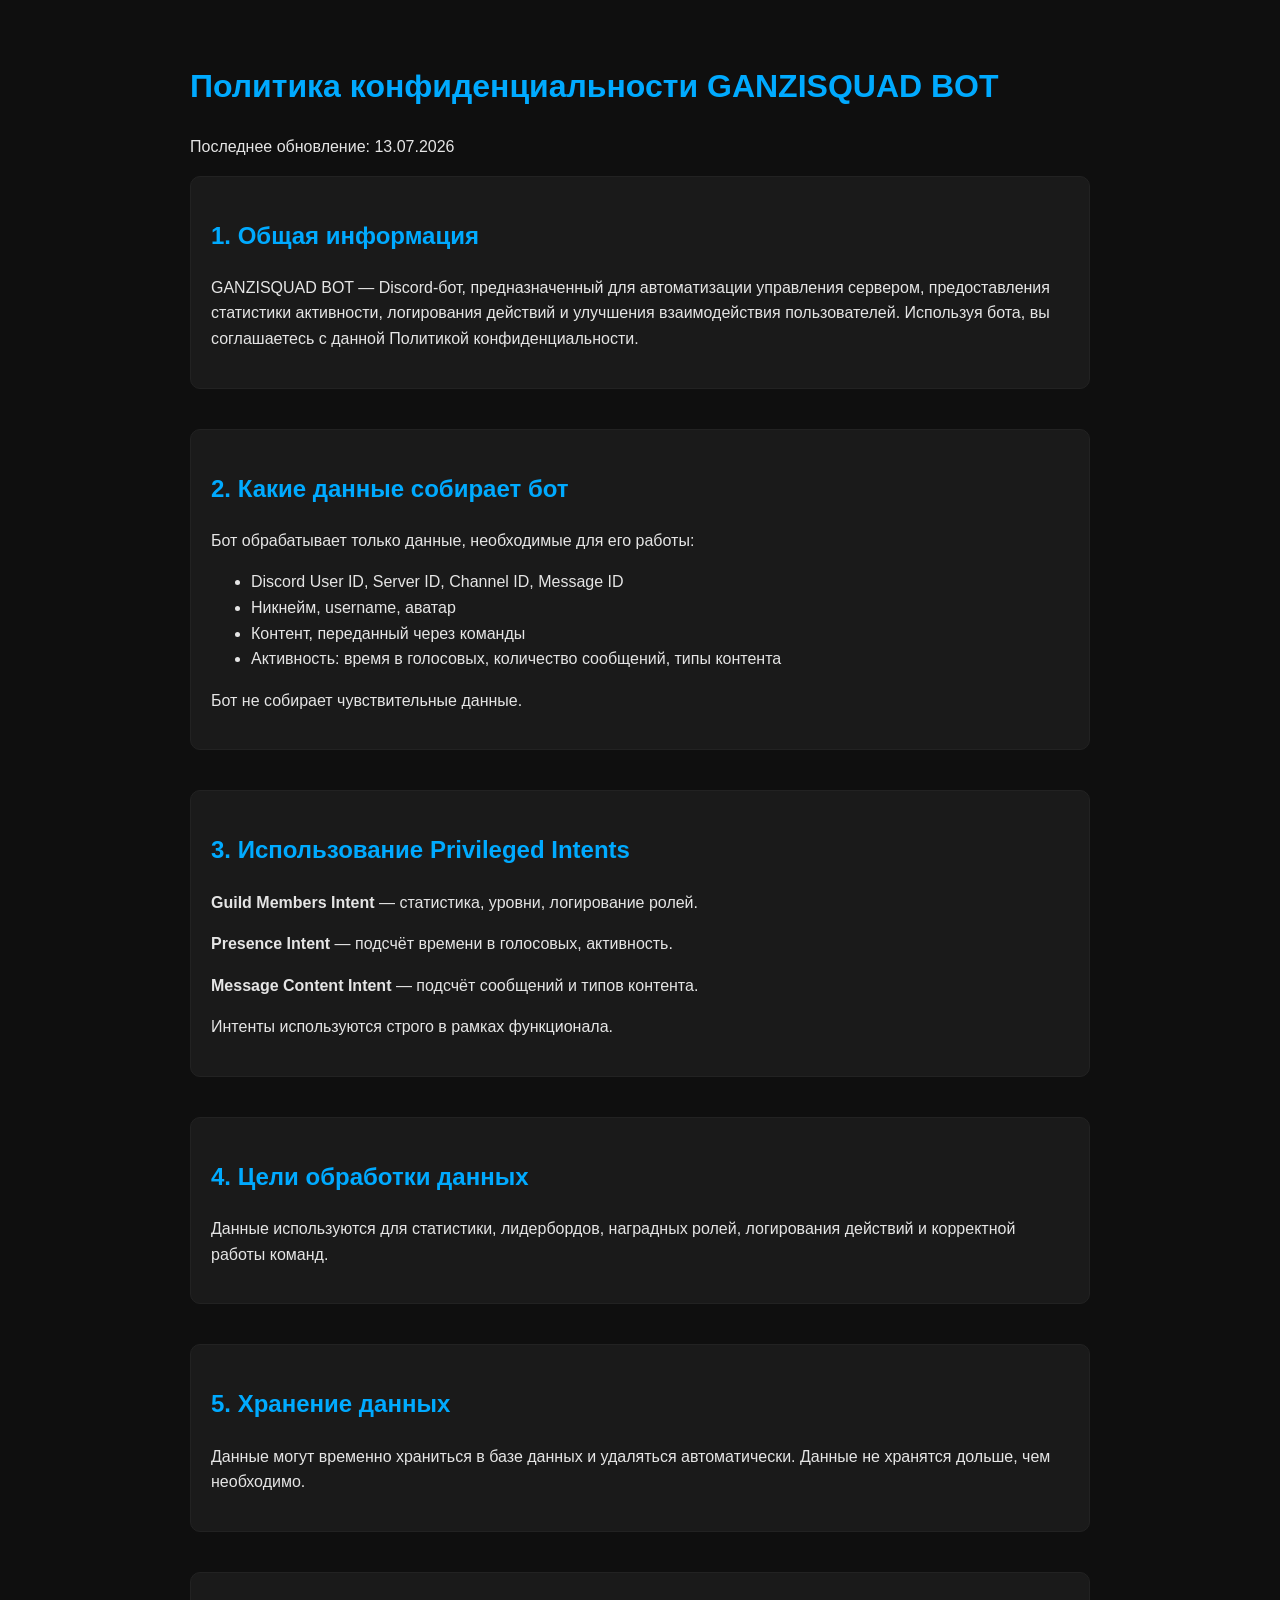
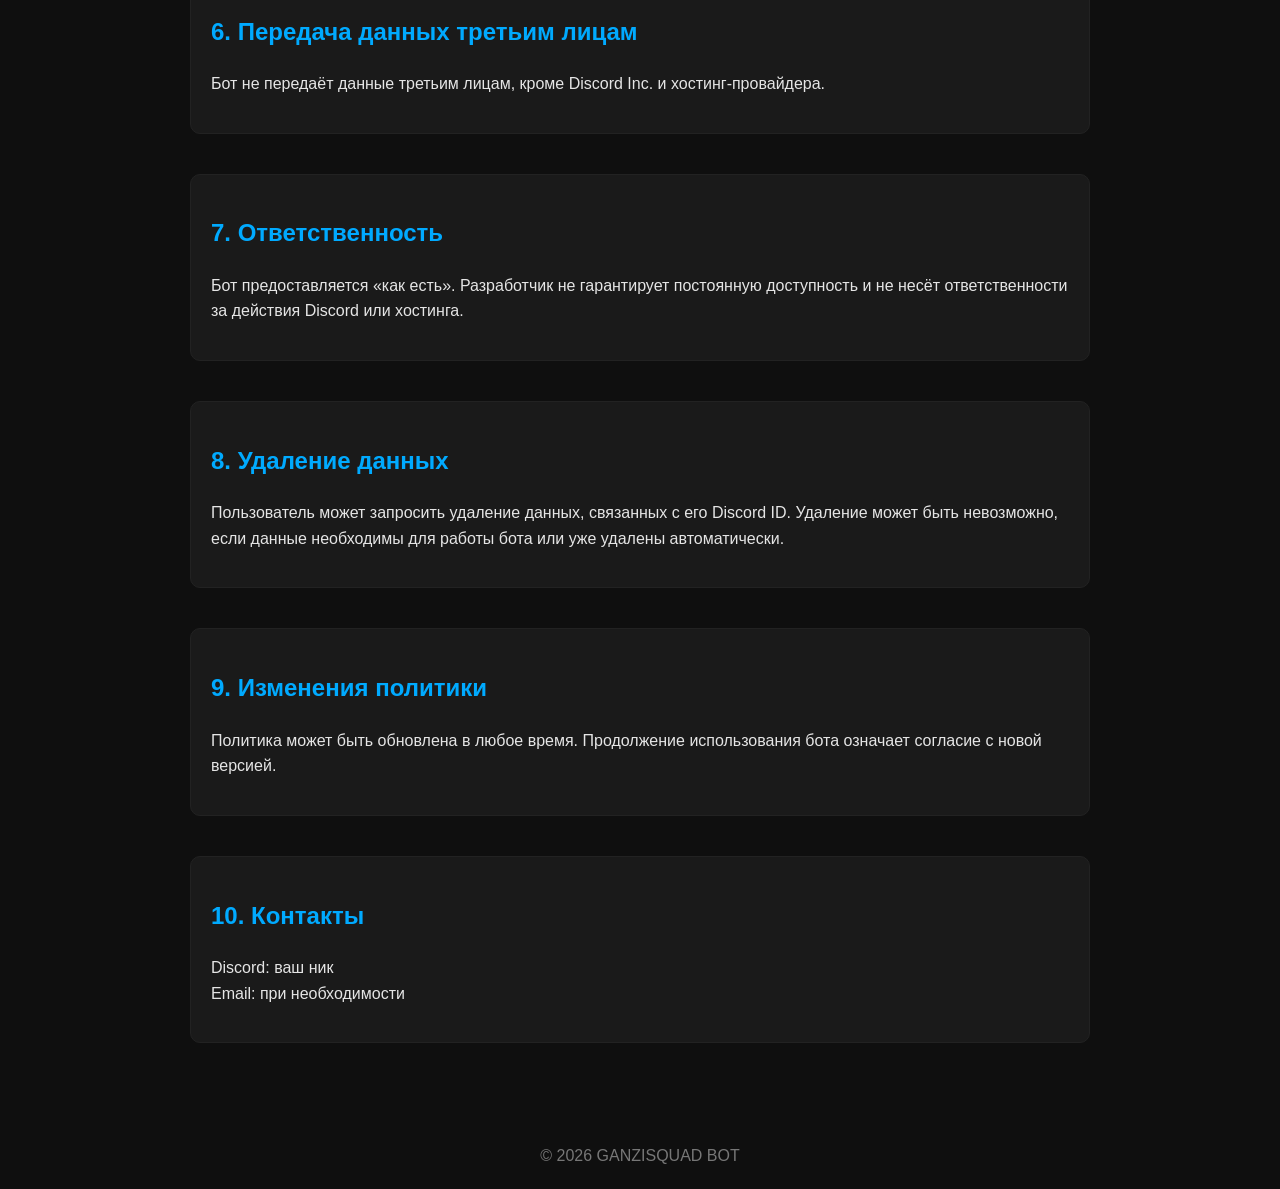
==== index.html @ a0ee94e9 "Add privacy policy page for GANZISQUAD BOT This file contains the privacy policy for the GANZISQUAD " ====
<!DOCTYPE html>
<html lang="ru">
<head>
    <meta charset="UTF-8">
    <meta name="viewport" content="width=device-width, initial-scale=1.0">
    <title>Политика конфиденциальности — GANZISQUAD BOT</title>
    <style>
        body {
            font-family: Arial, sans-serif;
            background: #0f0f0f;
            color: #e5e5e5;
            margin: 0;
            padding: 0;
            line-height: 1.6;
        }
        .container {
            max-width: 900px;
            margin: auto;
            padding: 40px;
        }
        h1, h2 {
            color: #00aaff;
        }
        a {
            color: #00aaff;
        }
        .section {
            margin-bottom: 40px;
            padding: 20px;
            background: #1a1a1a;
            border-radius: 10px;
            border: 1px solid #222;
        }
        footer {
            text-align: center;
            padding: 20px;
            color: #777;
        }
    </style>
</head>
<body>

<div class="container">
    <h1>Политика конфиденциальности GANZISQUAD BOT</h1>
    <p>Последнее обновление: 13.07.2026</p>

    <div class="section">
        <h2>1. Общая информация</h2>
        <p>GANZISQUAD BOT — Discord‑бот, предназначенный для автоматизации управления сервером, предоставления статистики активности, логирования действий и улучшения взаимодействия пользователей. Используя бота, вы соглашаетесь с данной Политикой конфиденциальности.</p>
    </div>

    <div class="section">
        <h2>2. Какие данные собирает бот</h2>
        <p>Бот обрабатывает только данные, необходимые для его работы:</p>
        <ul>
            <li>Discord User ID, Server ID, Channel ID, Message ID</li>
            <li>Никнейм, username, аватар</li>
            <li>Контент, переданный через команды</li>
            <li>Активность: время в голосовых, количество сообщений, типы контента</li>
        </ul>
        <p>Бот не собирает чувствительные данные.</p>
    </div>

    <div class="section">
        <h2>3. Использование Privileged Intents</h2>
        <p><strong>Guild Members Intent</strong> — статистика, уровни, логирование ролей.</p>
        <p><strong>Presence Intent</strong> — подсчёт времени в голосовых, активность.</p>
        <p><strong>Message Content Intent</strong> — подсчёт сообщений и типов контента.</p>
        <p>Интенты используются строго в рамках функционала.</p>
    </div>

    <div class="section">
        <h2>4. Цели обработки данных</h2>
        <p>Данные используются для статистики, лидербордов, наградных ролей, логирования действий и корректной работы команд.</p>
    </div>

    <div class="section">
        <h2>5. Хранение данных</h2>
        <p>Данные могут временно храниться в базе данных и удаляться автоматически. Данные не хранятся дольше, чем необходимо.</p>
    </div>

    <div class="section">
        <h2>6. Передача данных третьим лицам</h2>
        <p>Бот не передаёт данные третьим лицам, кроме Discord Inc. и хостинг‑провайдера.</p>
    </div>

    <div class="section">
        <h2>7. Ответственность</h2>
        <p>Бот предоставляется «как есть». Разработчик не гарантирует постоянную доступность и не несёт ответственности за действия Discord или хостинга.</p>
    </div>

    <div class="section">
        <h2>8. Удаление данных</h2>
        <p>Пользователь может запросить удаление данных, связанных с его Discord ID. Удаление может быть невозможно, если данные необходимы для работы бота или уже удалены автоматически.</p>
    </div>

    <div class="section">
        <h2>9. Изменения политики</h2>
        <p>Политика может быть обновлена в любое время. Продолжение использования бота означает согласие с новой версией.</p>
    </div>

    <div class="section">
        <h2>10. Контакты</h2>
        <p>Discord: ваш ник<br>Email: при необходимости</p>
    </div>
</div>

<footer>
    © 2026 GANZISQUAD BOT
</footer>

</body>
</html>
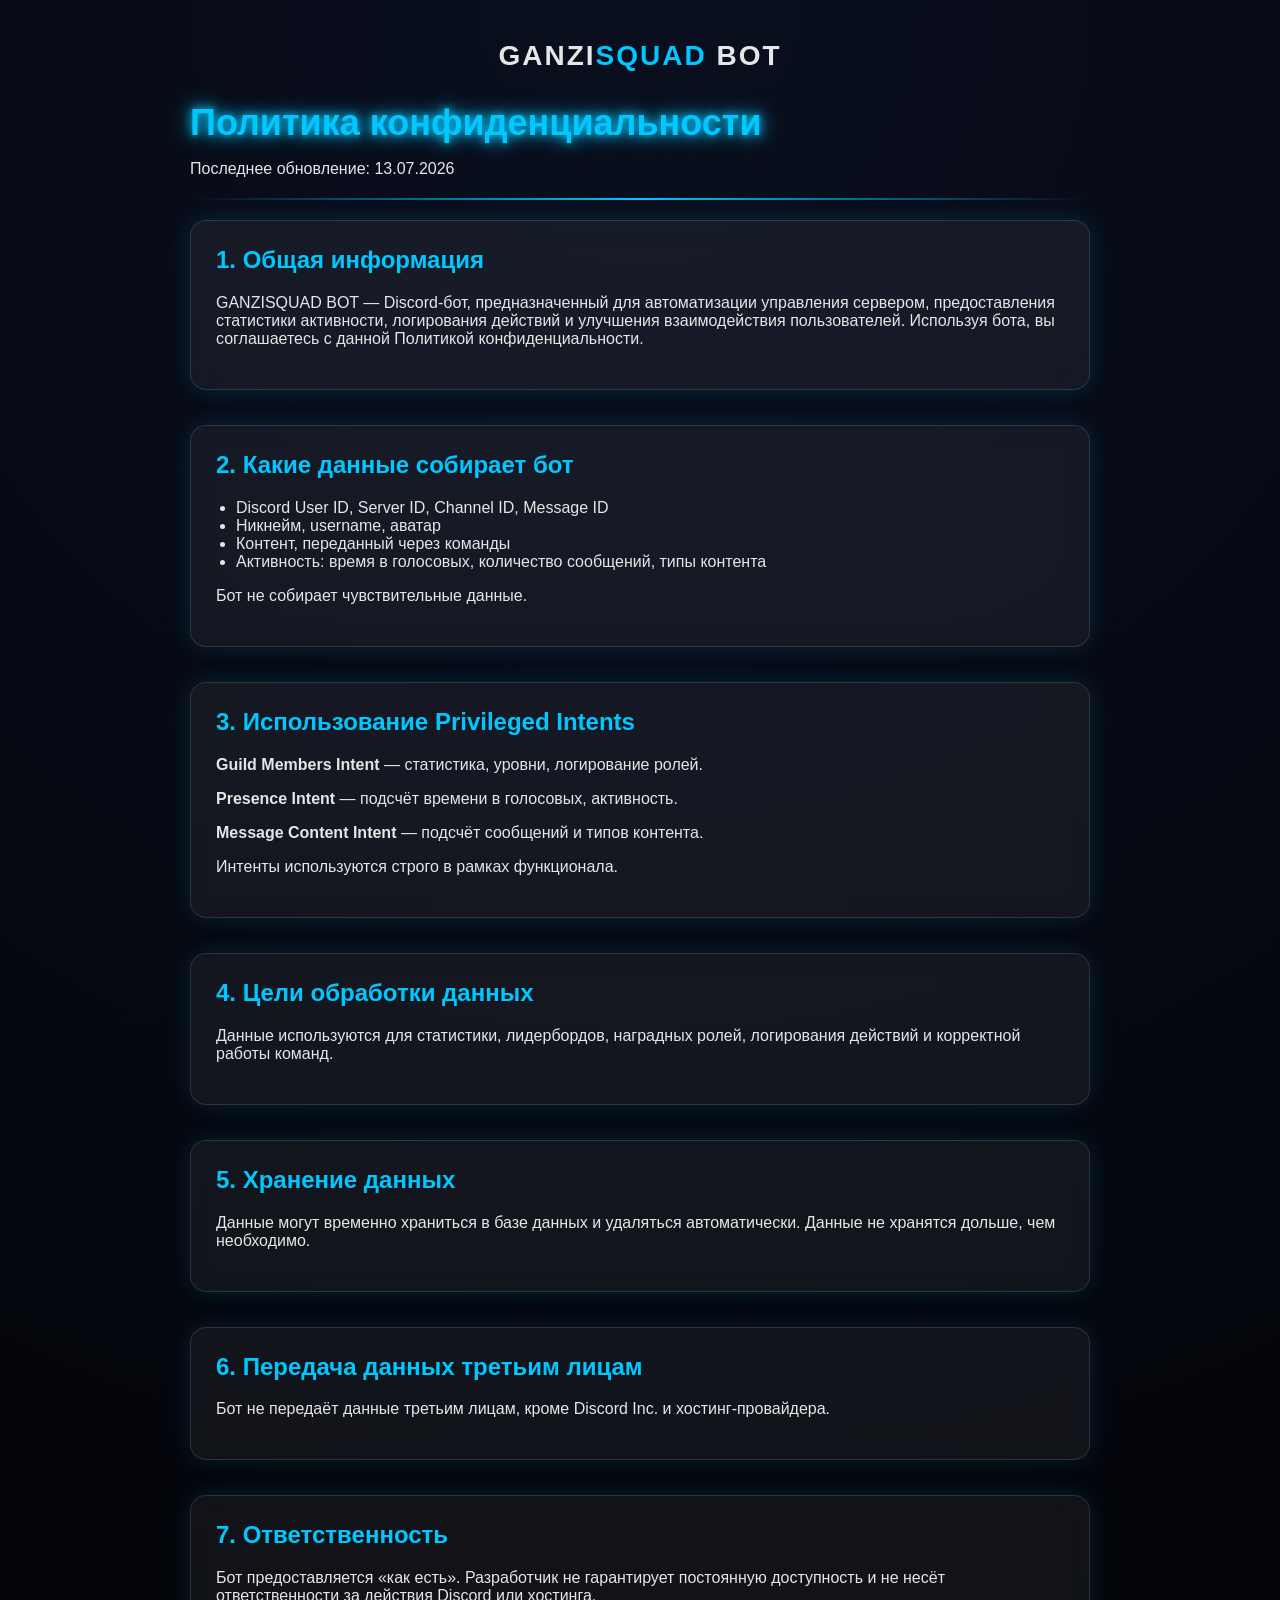
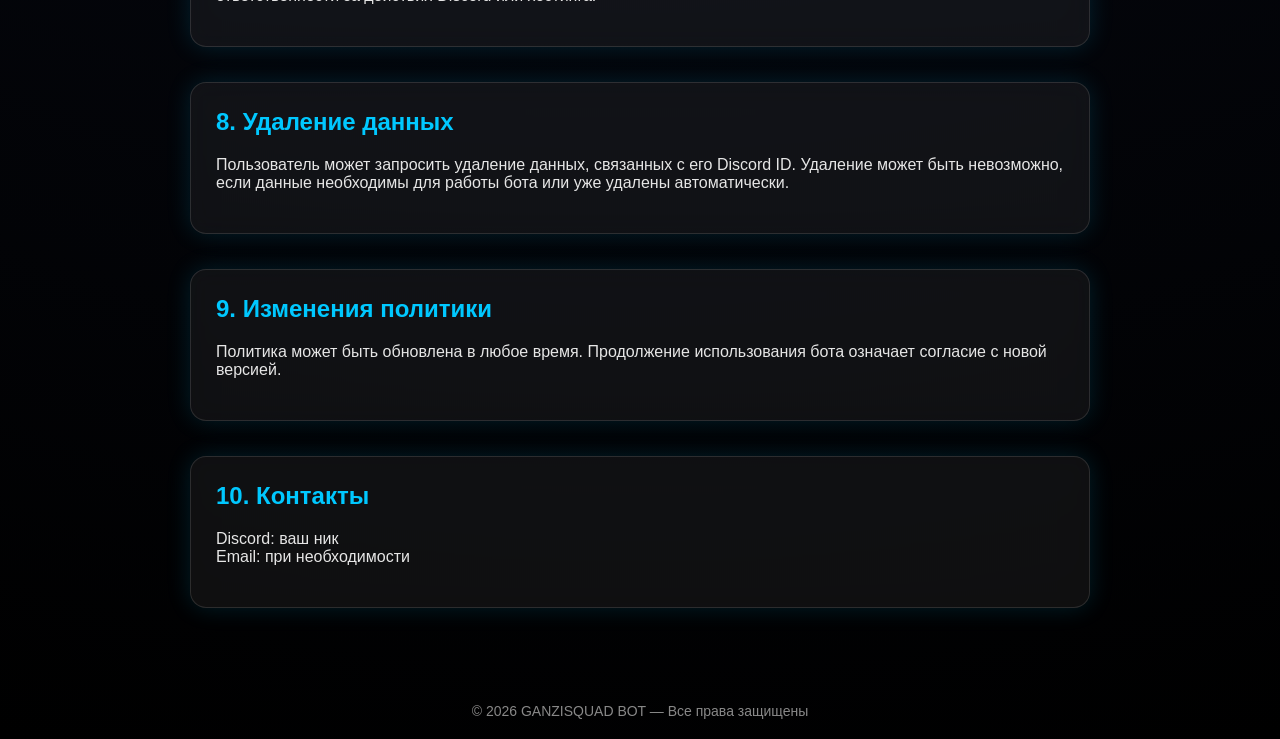
==== commit f215a156: "Update styles and content in index.html" ====
--- a/index.html
+++ b/index.html
@@ -4,45 +4,104 @@
     <meta charset="UTF-8">
     <meta name="viewport" content="width=device-width, initial-scale=1.0">
     <title>Политика конфиденциальности — GANZISQUAD BOT</title>
+
     <style>
         body {
-            font-family: Arial, sans-serif;
-            background: #0f0f0f;
-            color: #e5e5e5;
             margin: 0;
             padding: 0;
-            line-height: 1.6;
+            background: radial-gradient(circle at top, #0a0f1f, #000000);
+            font-family: "Segoe UI", Arial, sans-serif;
+            color: #e6e6e6;
+            overflow-x: hidden;
         }
+
+        /* Неоновая подсветка */
+        .neon {
+            color: #00c8ff;
+            text-shadow: 0 0 10px #00c8ff, 0 0 20px #00c8ff;
+        }
+
+        /* Контейнер */
         .container {
             max-width: 900px;
             margin: auto;
-            padding: 40px;
+            padding: 40px 20px;
         }
-        h1, h2 {
-            color: #00aaff;
+
+        /* Стеклянные блоки */
+        .section {
+            background: rgba(255, 255, 255, 0.06);
+            border: 1px solid rgba(255, 255, 255, 0.12);
+            border-radius: 16px;
+            padding: 25px;
+            margin-bottom: 35px;
+            backdrop-filter: blur(12px);
+            box-shadow: 0 0 25px rgba(0, 200, 255, 0.15);
+            animation: fadeIn 0.8s ease;
         }
-        a {
-            color: #00aaff;
+
+        /* Анимация появления */
+        @keyframes fadeIn {
+            from { opacity: 0; transform: translateY(15px); }
+            to { opacity: 1; transform: translateY(0); }
         }
-        .section {
-            margin-bottom: 40px;
-            padding: 20px;
-            background: #1a1a1a;
-            border-radius: 10px;
-            border: 1px solid #222;
+
+        h1 {
+            font-size: 36px;
+            margin-bottom: 10px;
         }
+
+        h2 {
+            color: #00c8ff;
+            margin-top: 0;
+        }
+
+        ul {
+            padding-left: 20px;
+        }
+
         footer {
             text-align: center;
             padding: 20px;
-            color: #777;
+            color: #888;
+            font-size: 14px;
+        }
+
+        /* Линия */
+        .line {
+            width: 100%;
+            height: 2px;
+            background: linear-gradient(90deg, transparent, #00c8ff, transparent);
+            margin: 20px 0;
+        }
+
+        /* Логотип */
+        .logo {
+            text-align: center;
+            margin-bottom: 30px;
+            font-size: 28px;
+            font-weight: bold;
+            letter-spacing: 2px;
+        }
+
+        .logo span {
+            color: #00c8ff;
         }
     </style>
 </head>
+
 <body>
 
 <div class="container">
-    <h1>Политика конфиденциальности GANZISQUAD BOT</h1>
+
+    <div class="logo">
+        GANZI<span>SQUAD</span> BOT
+    </div>
+
+    <h1 class="neon">Политика конфиденциальности</h1>
     <p>Последнее обновление: 13.07.2026</p>
+
+    <div class="line"></div>
 
     <div class="section">
         <h2>1. Общая информация</h2>
@@ -51,7 +110,6 @@
 
     <div class="section">
         <h2>2. Какие данные собирает бот</h2>
-        <p>Бот обрабатывает только данные, необходимые для его работы:</p>
         <ul>
             <li>Discord User ID, Server ID, Channel ID, Message ID</li>
             <li>Никнейм, username, аватар</li>
@@ -103,10 +161,11 @@
         <h2>10. Контакты</h2>
         <p>Discord: ваш ник<br>Email: при необходимости</p>
     </div>
+
 </div>
 
 <footer>
-    © 2026 GANZISQUAD BOT
+    © 2026 GANZISQUAD BOT — Все права защищены
 </footer>
 
 </body>
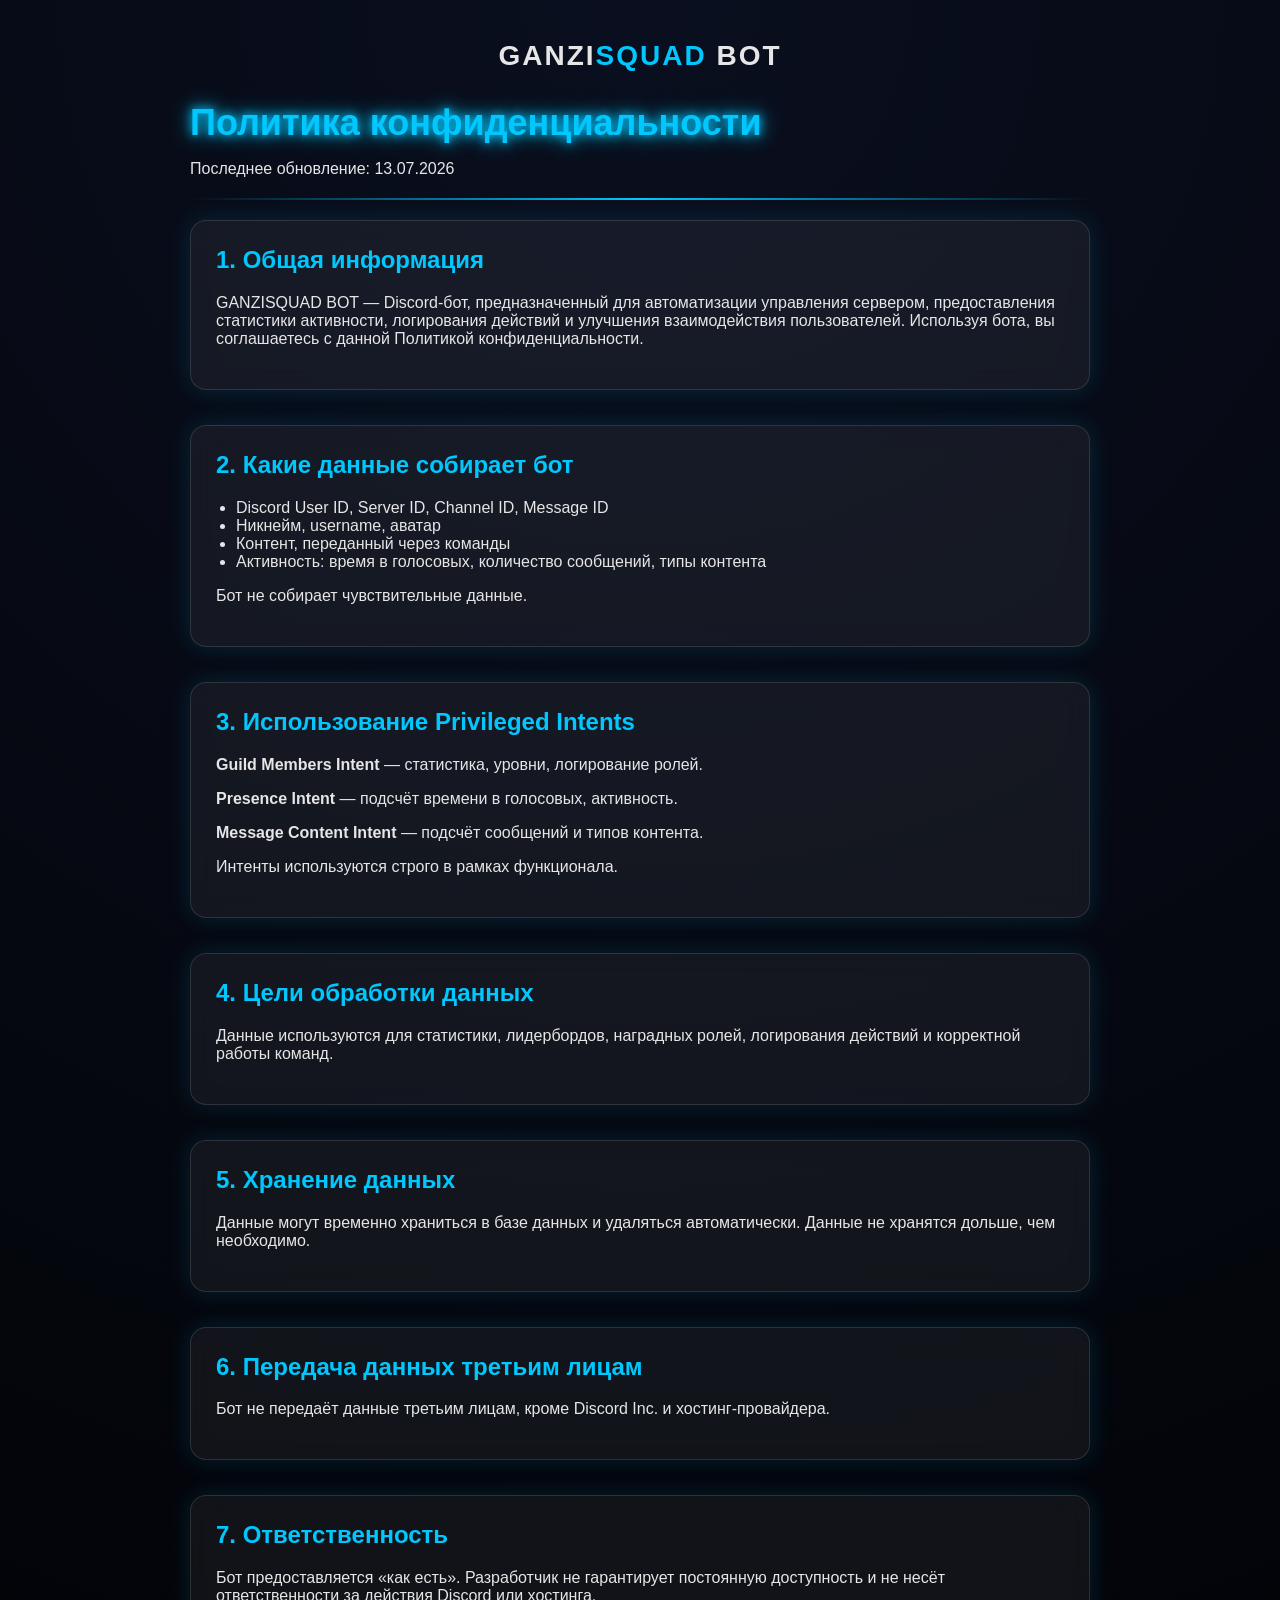
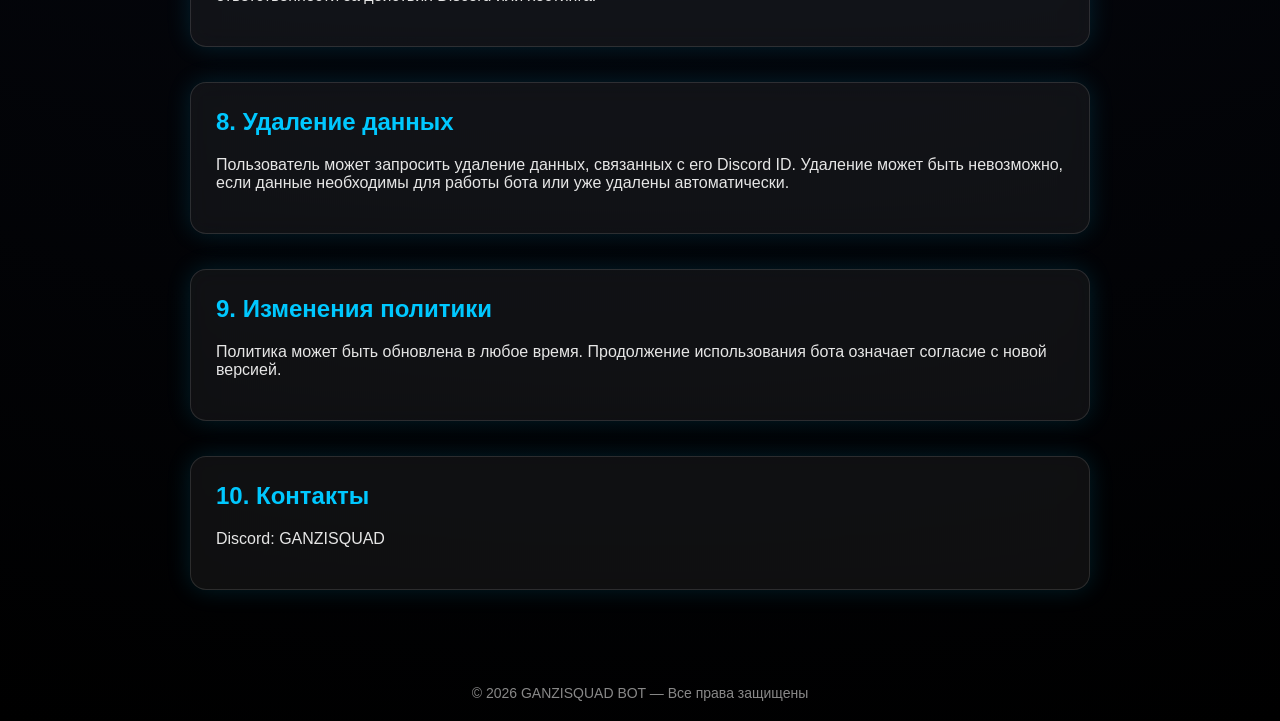
==== commit 71b6a4ec: "Update index.html" ====
--- a/index.html
+++ b/index.html
@@ -159,7 +159,7 @@
 
     <div class="section">
         <h2>10. Контакты</h2>
-        <p>Discord: ваш ник<br>Email: при необходимости</p>
+        <p>Discord: GANZISQUAD</p>
     </div>
 
 </div>
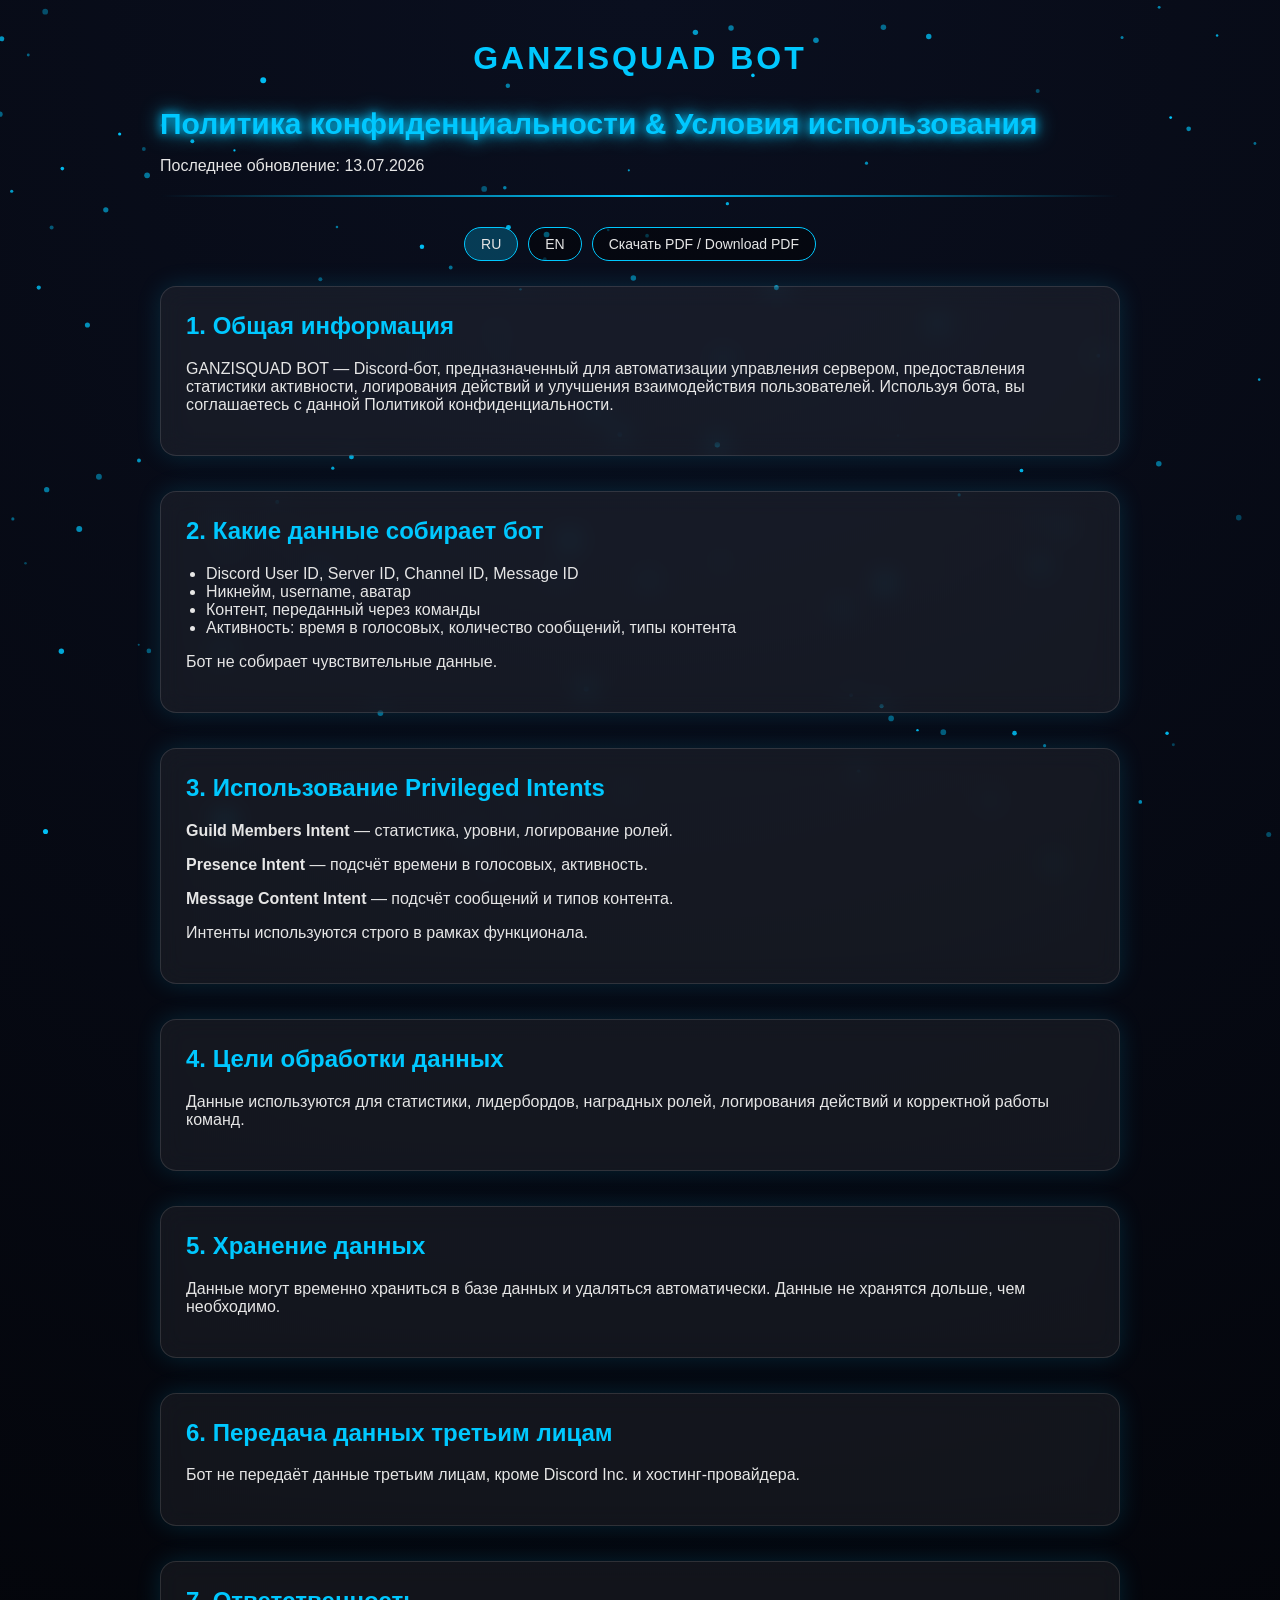
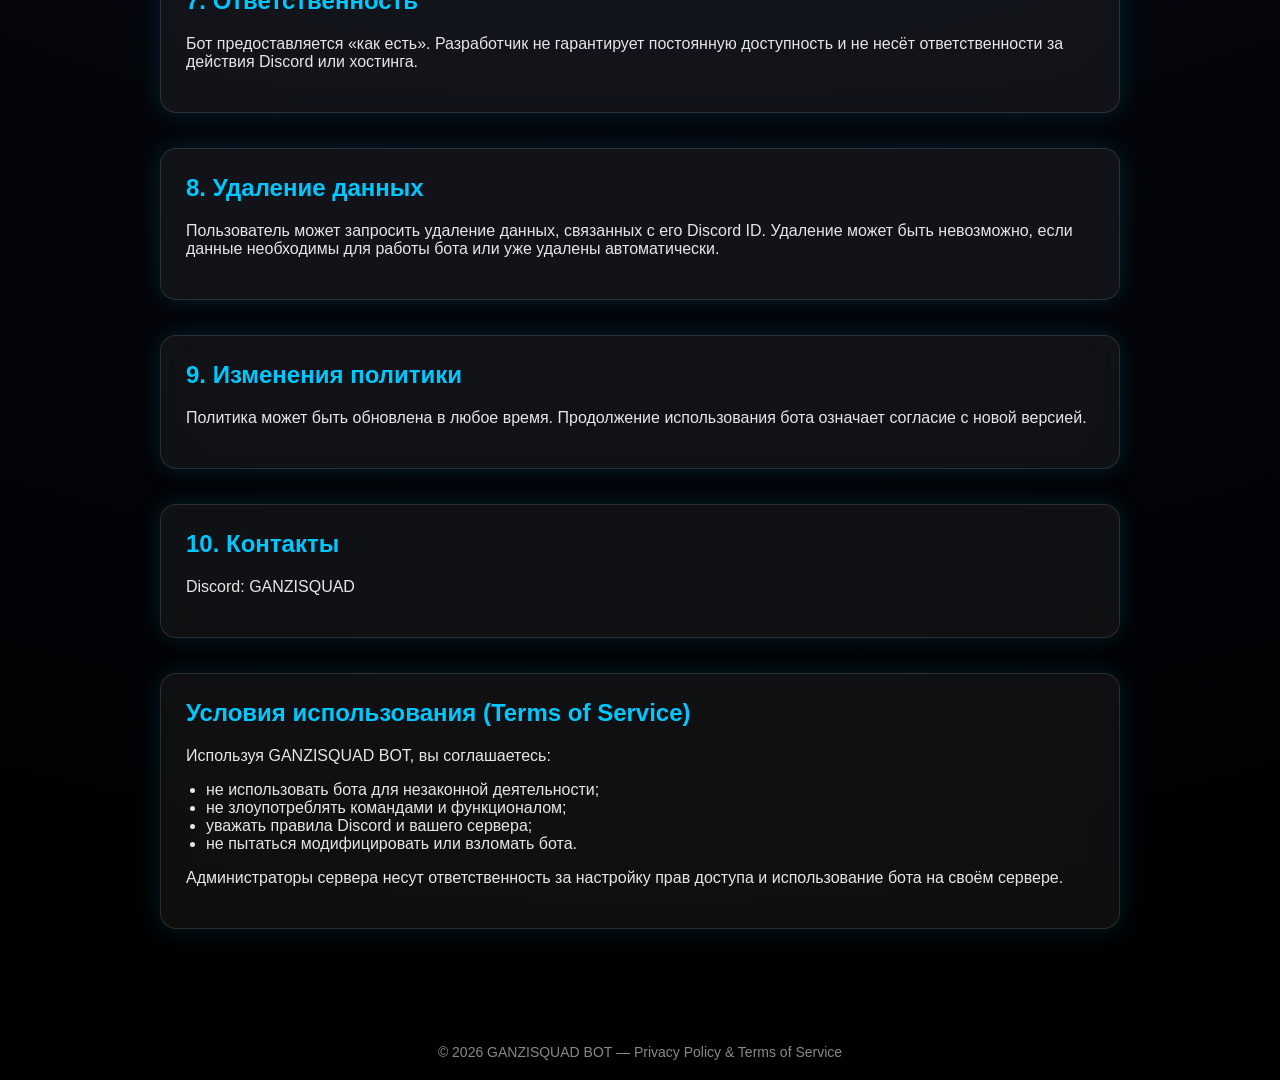
==== commit 4a6cb1a9: "Update privacy policy and terms of service content" ====
--- a/index.html
+++ b/index.html
@@ -3,35 +3,118 @@
 <head>
     <meta charset="UTF-8">
     <meta name="viewport" content="width=device-width, initial-scale=1.0">
-    <title>Политика конфиденциальности — GANZISQUAD BOT</title>
+    <title>GANZISQUAD BOT — Privacy & Terms</title>
 
     <style>
+        :root {
+            --bg-main: radial-gradient(circle at top, #0a0f1f, #000000);
+            --glass-bg: rgba(255, 255, 255, 0.06);
+            --glass-border: rgba(255, 255, 255, 0.12);
+            --neon: #00c8ff;
+            --text-main: #e6e6e6;
+            --text-muted: #888;
+        }
+
+        * {
+            box-sizing: border-box;
+        }
+
         body {
             margin: 0;
             padding: 0;
-            background: radial-gradient(circle at top, #0a0f1f, #000000);
+            background: var(--bg-main);
             font-family: "Segoe UI", Arial, sans-serif;
-            color: #e6e6e6;
+            color: var(--text-main);
             overflow-x: hidden;
         }
 
-        /* Неоновая подсветка */
+        canvas#particles {
+            position: fixed;
+            inset: 0;
+            z-index: 0;
+        }
+
+        .container {
+            position: relative;
+            z-index: 1;
+            max-width: 1000px;
+            margin: auto;
+            padding: 40px 20px 60px;
+        }
+
+        .logo {
+            text-align: center;
+            margin-bottom: 30px;
+            font-size: 32px;
+            font-weight: bold;
+            letter-spacing: 3px;
+            color: var(--text-main);
+        }
+
+        .logo span {
+            color: var(--neon);
+        }
+
+        .logo-anim {
+            display: inline-block;
+            animation: logoPulse 2.5s infinite ease-in-out;
+        }
+
+        @keyframes logoPulse {
+            0% { transform: scale(1); text-shadow: 0 0 10px var(--neon), 0 0 20px var(--neon); }
+            50% { transform: scale(1.06); text-shadow: 0 0 20px var(--neon), 0 0 35px var(--neon); }
+            100% { transform: scale(1); text-shadow: 0 0 10px var(--neon), 0 0 20px var(--neon); }
+        }
+
+        h1 {
+            font-size: 30px;
+            margin-bottom: 10px;
+        }
+
         .neon {
-            color: #00c8ff;
-            text-shadow: 0 0 10px #00c8ff, 0 0 20px #00c8ff;
-        }
-
-        /* Контейнер */
-        .container {
-            max-width: 900px;
-            margin: auto;
-            padding: 40px 20px;
-        }
-
-        /* Стеклянные блоки */
+            color: var(--neon);
+            text-shadow: 0 0 10px var(--neon), 0 0 20px var(--neon);
+        }
+
+        .line {
+            width: 100%;
+            height: 2px;
+            background: linear-gradient(90deg, transparent, var(--neon), transparent);
+            margin: 20px 0 30px;
+        }
+
+        .toolbar {
+            display: flex;
+            flex-wrap: wrap;
+            gap: 10px;
+            justify-content: center;
+            margin-bottom: 25px;
+        }
+
+        .btn {
+            border: 1px solid var(--neon);
+            background: rgba(0, 0, 0, 0.4);
+            color: var(--text-main);
+            padding: 8px 16px;
+            border-radius: 999px;
+            cursor: pointer;
+            font-size: 14px;
+            transition: background 0.2s, transform 0.2s, box-shadow 0.2s;
+        }
+
+        .btn:hover {
+            background: rgba(0, 200, 255, 0.15);
+            transform: translateY(-1px);
+            box-shadow: 0 0 12px rgba(0, 200, 255, 0.4);
+        }
+
+        .btn-active {
+            background: rgba(0, 200, 255, 0.25);
+        }
+
         .section {
-            background: rgba(255, 255, 255, 0.06);
-            border: 1px solid rgba(255, 255, 255, 0.12);
+            background: var(--glass-bg);
+            border: 1px solid var(--glass-border);
             border-radius: 16px;
             padding: 25px;
             margin-bottom: 35px;
@@ -40,19 +123,13 @@
             animation: fadeIn 0.8s ease;
         }
 
-        /* Анимация появления */
         @keyframes fadeIn {
             from { opacity: 0; transform: translateY(15px); }
             to { opacity: 1; transform: translateY(0); }
         }
 
-        h1 {
-            font-size: 36px;
-            margin-bottom: 10px;
-        }
-
         h2 {
-            color: #00c8ff;
+            color: var(--neon);
             margin-top: 0;
         }
 
@@ -62,53 +139,57 @@
 
         footer {
             text-align: center;
-            padding: 20px;
-            color: #888;
+            padding: 20px 10px;
+            color: var(--text-muted);
             font-size: 14px;
         }
 
-        /* Линия */
-        .line {
-            width: 100%;
-            height: 2px;
-            background: linear-gradient(90deg, transparent, #00c8ff, transparent);
-            margin: 20px 0;
-        }
-
-        /* Логотип */
-        .logo {
-            text-align: center;
-            margin-bottom: 30px;
-            font-size: 28px;
-            font-weight: bold;
-            letter-spacing: 2px;
-        }
-
-        .logo span {
-            color: #00c8ff;
+        .lang-ru, .lang-en {
+            display: none;
+        }
+
+        .visible {
+            display: block;
+        }
+
+        @media (max-width: 600px) {
+            h1 { font-size: 24px; }
+            .logo { font-size: 26px; }
         }
     </style>
 </head>
 
 <body>
 
+<canvas id="particles"></canvas>
+
 <div class="container">
 
     <div class="logo">
-        GANZI<span>SQUAD</span> BOT
-    </div>
-
-    <h1 class="neon">Политика конфиденциальности</h1>
-    <p>Последнее обновление: 13.07.2026</p>
+        <span class="logo-anim">GANZI</span><span>SQUAD BOT</span>
+    </div>
+
+    <h1 class="neon lang-ru visible">Политика конфиденциальности & Условия использования</h1>
+    <h1 class="neon lang-en">Privacy Policy & Terms of Service</h1>
+
+    <p class="lang-ru visible">Последнее обновление: 13.07.2026</p>
+    <p class="lang-en">Last updated: 13 July 2026</p>
 
     <div class="line"></div>
 
-    <div class="section">
+    <div class="toolbar">
+        <button class="btn btn-active" id="btn-ru">RU</button>
+        <button class="btn" id="btn-en">EN</button>
+        <button class="btn" id="btn-pdf">Скачать PDF / Download PDF</button>
+    </div>
+
+    <!-- RU: Privacy Policy -->
+    <div class="section lang-ru visible">
         <h2>1. Общая информация</h2>
         <p>GANZISQUAD BOT — Discord‑бот, предназначенный для автоматизации управления сервером, предоставления статистики активности, логирования действий и улучшения взаимодействия пользователей. Используя бота, вы соглашаетесь с данной Политикой конфиденциальности.</p>
     </div>
 
-    <div class="section">
+    <div class="section lang-ru visible">
         <h2>2. Какие данные собирает бот</h2>
         <ul>
             <li>Discord User ID, Server ID, Channel ID, Message ID</li>
@@ -119,7 +200,7 @@
         <p>Бот не собирает чувствительные данные.</p>
     </div>
 
-    <div class="section">
+    <div class="section lang-ru visible">
         <h2>3. Использование Privileged Intents</h2>
         <p><strong>Guild Members Intent</strong> — статистика, уровни, логирование ролей.</p>
         <p><strong>Presence Intent</strong> — подсчёт времени в голосовых, активность.</p>
@@ -127,46 +208,217 @@
         <p>Интенты используются строго в рамках функционала.</p>
     </div>
 
-    <div class="section">
+    <div class="section lang-ru visible">
         <h2>4. Цели обработки данных</h2>
         <p>Данные используются для статистики, лидербордов, наградных ролей, логирования действий и корректной работы команд.</p>
     </div>
 
-    <div class="section">
+    <div class="section lang-ru visible">
         <h2>5. Хранение данных</h2>
         <p>Данные могут временно храниться в базе данных и удаляться автоматически. Данные не хранятся дольше, чем необходимо.</p>
     </div>
 
-    <div class="section">
+    <div class="section lang-ru visible">
         <h2>6. Передача данных третьим лицам</h2>
         <p>Бот не передаёт данные третьим лицам, кроме Discord Inc. и хостинг‑провайдера.</p>
     </div>
 
-    <div class="section">
+    <div class="section lang-ru visible">
         <h2>7. Ответственность</h2>
         <p>Бот предоставляется «как есть». Разработчик не гарантирует постоянную доступность и не несёт ответственности за действия Discord или хостинга.</p>
     </div>
 
-    <div class="section">
+    <div class="section lang-ru visible">
         <h2>8. Удаление данных</h2>
         <p>Пользователь может запросить удаление данных, связанных с его Discord ID. Удаление может быть невозможно, если данные необходимы для работы бота или уже удалены автоматически.</p>
     </div>
 
-    <div class="section">
+    <div class="section lang-ru visible">
         <h2>9. Изменения политики</h2>
         <p>Политика может быть обновлена в любое время. Продолжение использования бота означает согласие с новой версией.</p>
     </div>
 
-    <div class="section">
+    <div class="section lang-ru visible">
         <h2>10. Контакты</h2>
         <p>Discord: GANZISQUAD</p>
     </div>
 
+    <!-- RU: Terms of Service -->
+    <div class="section lang-ru visible">
+        <h2>Условия использования (Terms of Service)</h2>
+        <p>Используя GANZISQUAD BOT, вы соглашаетесь:</p>
+        <ul>
+            <li>не использовать бота для незаконной деятельности;</li>
+            <li>не злоупотреблять командами и функционалом;</li>
+            <li>уважать правила Discord и вашего сервера;</li>
+            <li>не пытаться модифицировать или взломать бота.</li>
+        </ul>
+        <p>Администраторы сервера несут ответственность за настройку прав доступа и использование бота на своём сервере.</p>
+    </div>
+
+    <!-- EN: Privacy Policy -->
+    <div class="section lang-en">
+        <h2>1. General Information</h2>
+        <p>GANZISQUAD BOT is a Discord bot designed to automate server management, provide activity statistics, log actions, and improve user interaction. By using the bot, you agree to this Privacy Policy.</p>
+    </div>
+
+    <div class="section lang-en">
+        <h2>2. Data Collected</h2>
+        <ul>
+            <li>Discord User ID, Server ID, Channel ID, Message ID</li>
+            <li>Nickname, username, avatar</li>
+            <li>Content submitted via commands</li>
+            <li>Activity: time in voice channels, number of messages, types of content</li>
+        </ul>
+        <p>The bot does not collect sensitive personal data.</p>
+    </div>
+
+    <div class="section lang-en">
+        <h2>3. Use of Privileged Intents</h2>
+        <p><strong>Guild Members Intent</strong> — statistics, levels, role logging.</p>
+        <p><strong>Presence Intent</strong> — voice time tracking, activity.</p>
+        <p><strong>Message Content Intent</strong> — counting messages and content types.</p>
+        <p>Intents are used strictly within the scope of the bot’s functionality.</p>
+    </div>
+
+    <div class="section lang-en">
+        <h2>4. Purpose of Processing</h2>
+        <p>Data is used for statistics, leaderboards, reward roles, logging actions, and proper command operation.</p>
+    </div>
+
+    <div class="section lang-en">
+        <h2>5. Data Storage</h2>
+        <p>Data may be stored temporarily in a database and deleted automatically. Data is not kept longer than necessary.</p>
+    </div>
+
+    <div class="section lang-en">
+        <h2>6. Data Sharing</h2>
+        <p>The bot does not share data with third parties, except Discord Inc. and the hosting provider.</p>
+    </div>
+
+    <div class="section lang-en">
+        <h2>7. Liability</h2>
+        <p>The bot is provided “as is”. The developer does not guarantee constant availability and is not responsible for actions of Discord or hosting.</p>
+    </div>
+
+    <div class="section lang-en">
+        <h2>8. Data Deletion</h2>
+        <p>Users may request deletion of data linked to their Discord ID. Deletion may be impossible if data is required for the bot’s operation or has already been removed automatically.</p>
+    </div>
+
+    <div class="section lang-en">
+        <h2>9. Policy Changes</h2>
+        <p>This Policy may be updated at any time. Continued use of the bot constitutes acceptance of the updated version.</p>
+    </div>
+
+    <div class="section lang-en">
+        <h2>10. Contact</h2>
+        <p>Discord: GANZISQUAD</p>
+    </div>
+
+    <!-- EN: Terms of Service -->
+    <div class="section lang-en">
+        <h2>Terms of Service</h2>
+        <p>By using GANZISQUAD BOT, you agree to:</p>
+        <ul>
+            <li>not use the bot for illegal activities;</li>
+            <li>not abuse commands or functionality;</li>
+            <li>respect Discord’s rules and your server’s rules;</li>
+            <li>not attempt to modify or hack the bot.</li>
+        </ul>
+        <p>Server administrators are responsible for configuring permissions and using the bot on their servers.</p>
+    </div>
+
 </div>
 
 <footer>
-    © 2026 GANZISQUAD BOT — Все права защищены
+    © 2026 GANZISQUAD BOT — Privacy Policy & Terms of Service
 </footer>
+
+<script>
+    // Language toggle
+    const btnRu = document.getElementById('btn-ru');
+    const btnEn = document.getElementById('btn-en');
+    const btnPdf = document.getElementById('btn-pdf');
+
+    function setLang(lang) {
+        const ruElems = document.querySelectorAll('.lang-ru');
+        const enElems = document.querySelectorAll('.lang-en');
+
+        if (lang === 'ru') {
+            ruElems.forEach(el => el.classList.add('visible'));
+            enElems.forEach(el => el.classList.remove('visible'));
+            btnRu.classList.add('btn-active');
+            btnEn.classList.remove('btn-active');
+            document.documentElement.lang = 'ru';
+        } else {
+            ruElems.forEach(el => el.classList.remove('visible'));
+            enElems.forEach(el => el.classList.add('visible'));
+            btnEn.classList.add('btn-active');
+            btnRu.classList.remove('btn-active');
+            document.documentElement.lang = 'en';
+        }
+    }
+
+    btnRu.addEventListener('click', () => setLang('ru'));
+    btnEn.addEventListener('click', () => setLang('en'));
+
+    // Simple PDF download via print dialog (user can save as PDF)
+    btnPdf.addEventListener('click', () => {
+        window.print();
+    });
+
+    // UE5-style particles background
+    const canvas = document.getElementById('particles');
+    const ctx = canvas.getContext('2d');
+    let particles = [];
+    let w, h;
+
+    function resize() {
+        w = canvas.width = window.innerWidth;
+        h = canvas.height = window.innerHeight;
+    }
+
+    window.addEventListener('resize', resize);
+    resize();
+
+    function createParticles(count) {
+        particles = [];
+        for (let i = 0; i < count; i++) {
+            particles.push({
+                x: Math.random() * w,
+                y: Math.random() * h,
+                vx: (Math.random() - 0.5) * 0.4,
+                vy: (Math.random() - 0.5) * 0.4,
+                r: Math.random() * 2 + 1,
+                alpha: Math.random() * 0.7 + 0.3
+            });
+        }
+    }
+
+    createParticles(120);
+
+    function drawParticles() {
+        ctx.clearRect(0, 0, w, h);
+        ctx.fillStyle = '#00c8ff';
+        particles.forEach(p => {
+            ctx.globalAlpha = p.alpha;
+            ctx.beginPath();
+            ctx.arc(p.x, p.y, p.r, 0, Math.PI * 2);
+            ctx.fill();
+
+            p.x += p.vx;
+            p.y += p.vy;
+
+            if (p.x < 0 || p.x > w) p.vx *= -1;
+            if (p.y < 0 || p.y > h) p.vy *= -1;
+        });
+        ctx.globalAlpha = 1;
+        requestAnimationFrame(drawParticles);
+    }
+
+    drawParticles();
+</script>
 
 </body>
 </html>
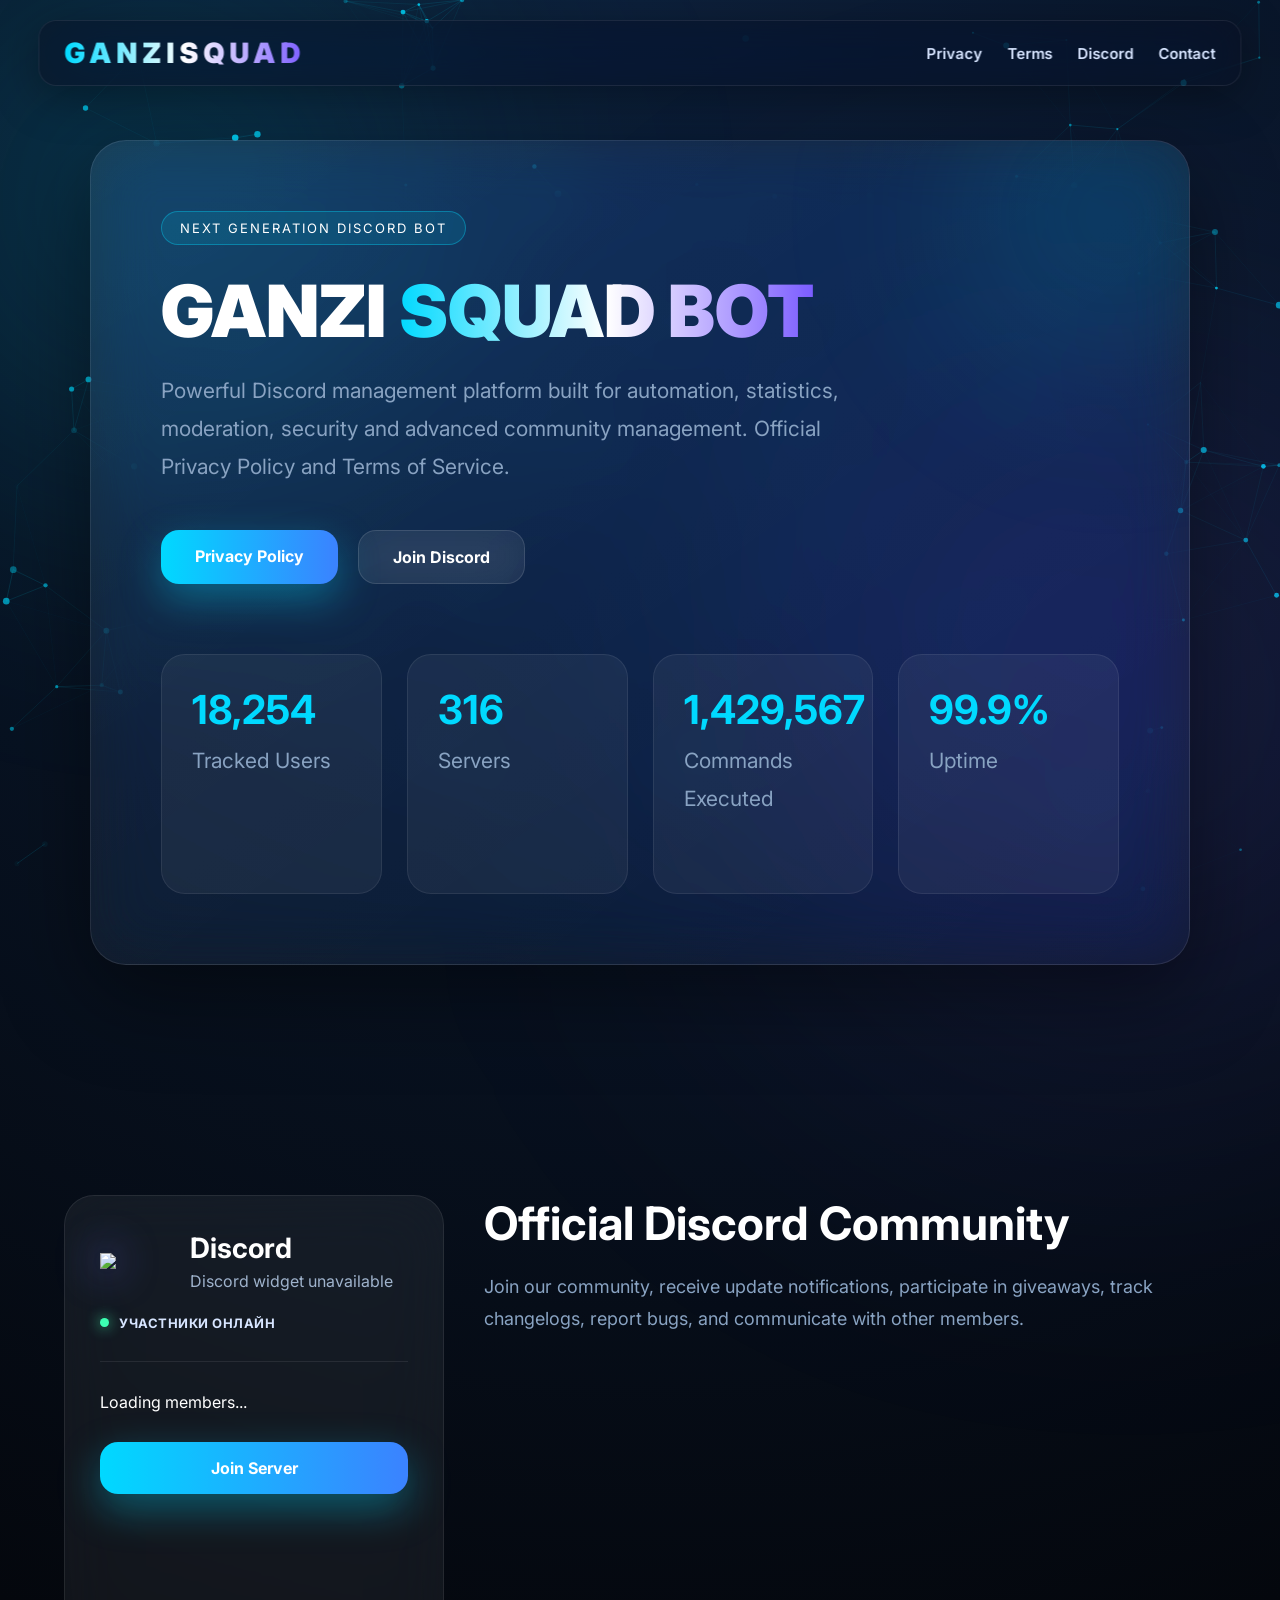
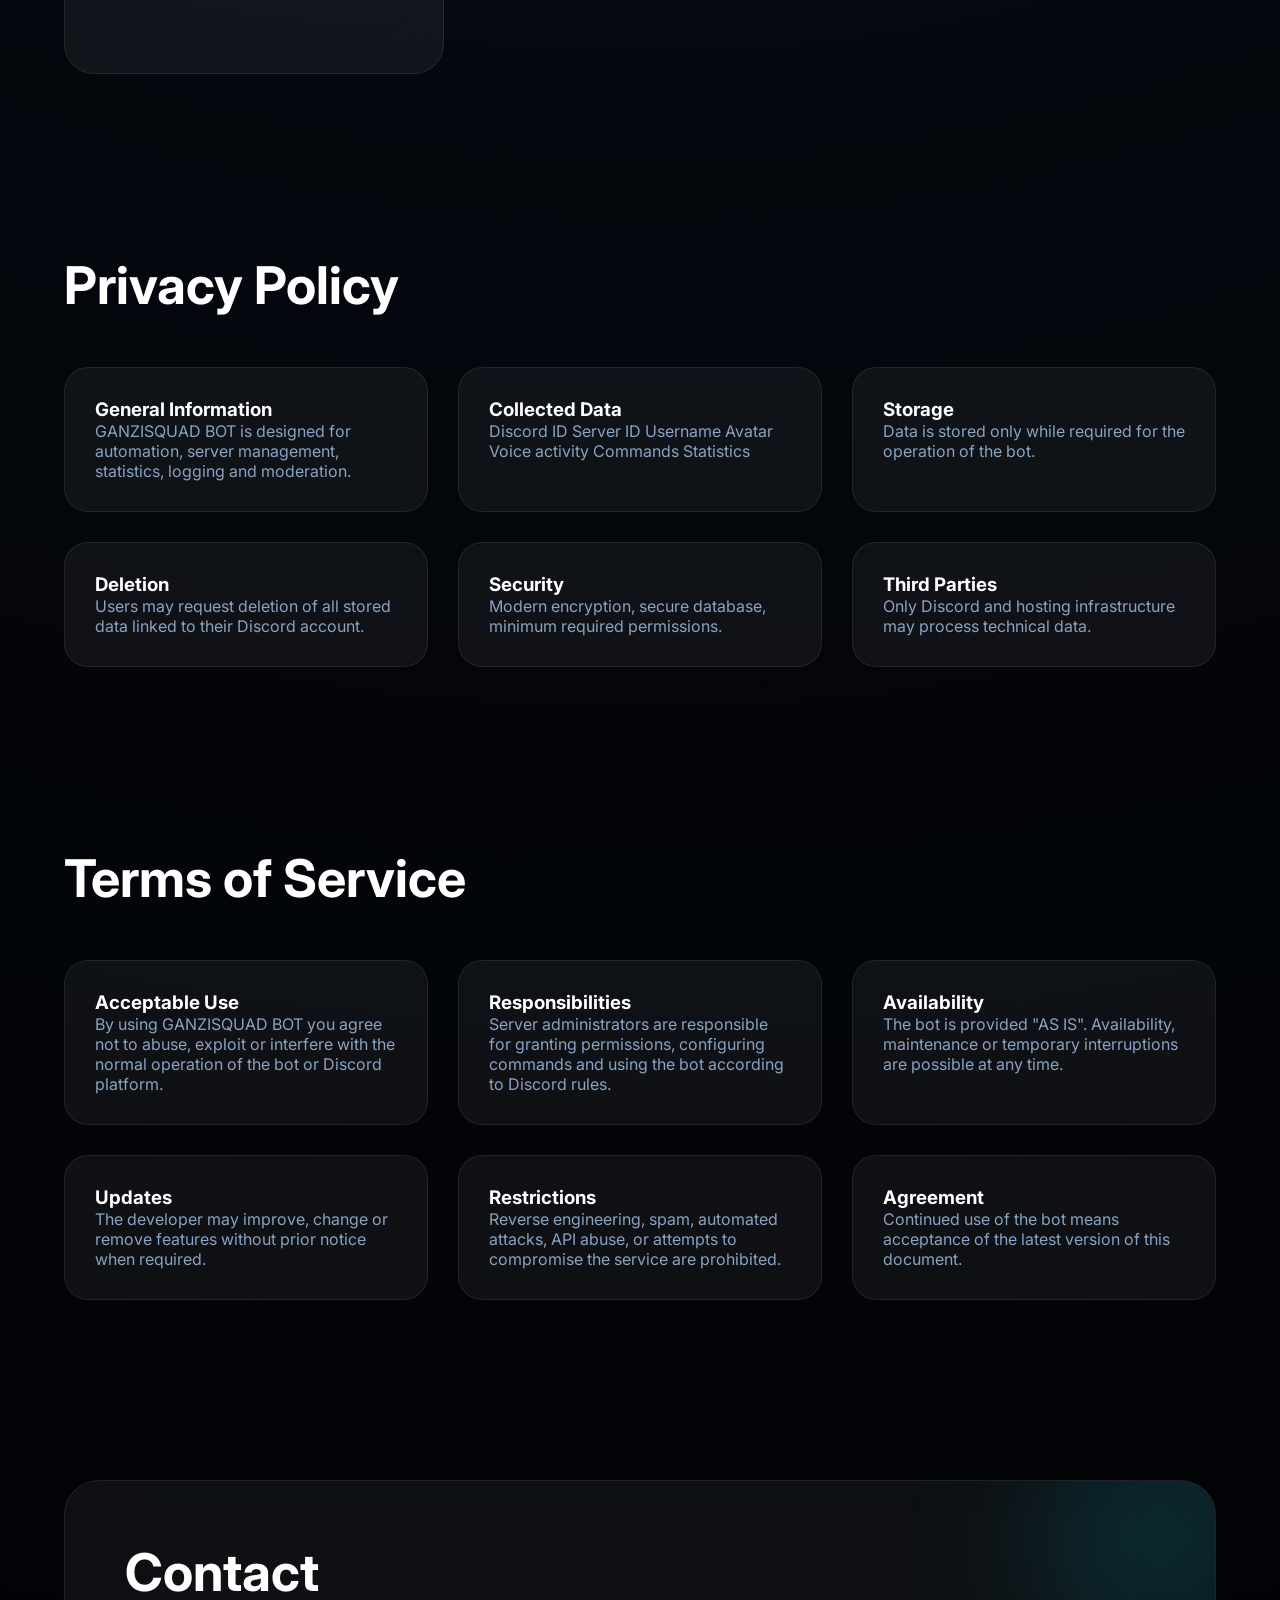
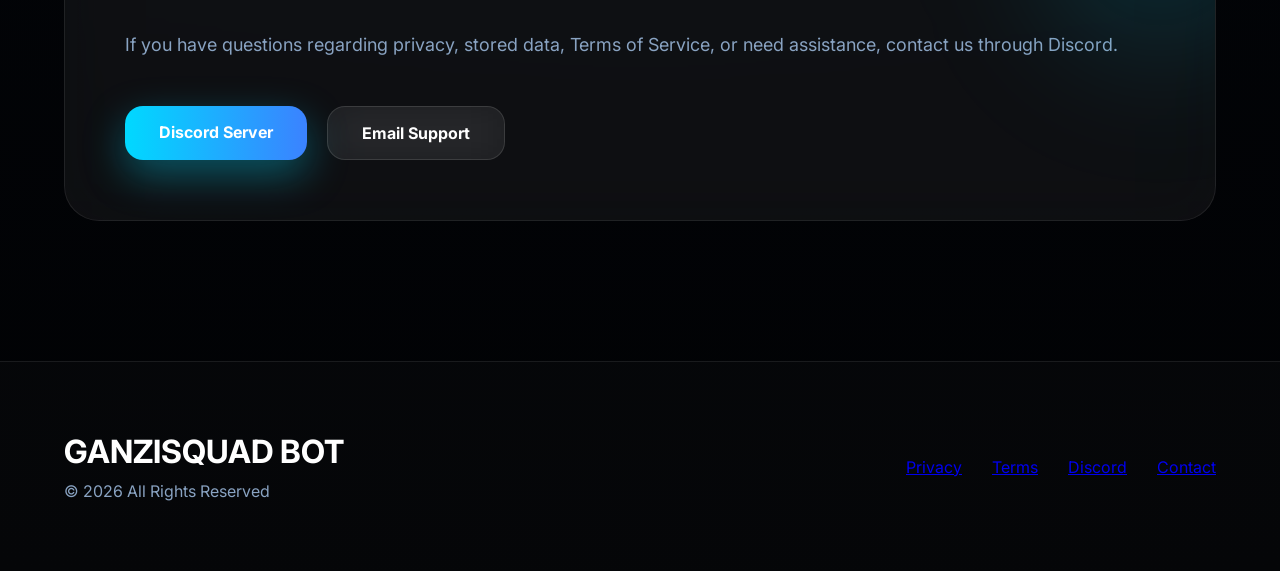
==== commit 0f72b6f5: "Rename index (1).html to index.html" ====
--- a/index.html
+++ b/index.html
@@ -1,424 +1,1293 @@
-<!DOCTYPE html>
+<!doctype html>
 <html lang="ru">
-<head>
-    <meta charset="UTF-8">
-    <meta name="viewport" content="width=device-width, initial-scale=1.0">
-    <title>GANZISQUAD BOT — Privacy & Terms</title>
+  <head>
+    <meta charset="UTF-8" />
+    <meta name="viewport" content="width=device-width, initial-scale=1.0" />
+
+    <title>GANZISQUAD BOT — Privacy Policy & Terms</title>
+
+    <meta
+      name="description"
+      content="Official Privacy Policy and Terms of Service for GANZISQUAD Discord Bot."
+    />
+
+    <meta name="theme-color" content="#00d9ff" />
+
+    <meta property="og:type" content="website" />
+    <meta property="og:title" content="GANZISQUAD BOT" />
+    <meta property="og:description" content="Official Privacy Policy & Terms" />
+    <meta property="og:image" content="banner.jpg" />
+
+    <link rel="preconnect" href="https://fonts.googleapis.com" />
+    <link rel="preconnect" href="https://fonts.gstatic.com" crossorigin />
+
+    <link
+      href="https://fonts.googleapis.com/css2?family=Inter:wght@300;400;500;600;700;800;900&display=swap"
+      rel="stylesheet"
+    />
 
     <style>
-        :root {
-            --bg-main: radial-gradient(circle at top, #0a0f1f, #000000);
-            --glass-bg: rgba(255, 255, 255, 0.06);
-            --glass-border: rgba(255, 255, 255, 0.12);
-            --neon: #00c8ff;
-            --text-main: #e6e6e6;
-            --text-muted: #888;
-        }
-
-        * {
-            box-sizing: border-box;
-        }
-
-        body {
-            margin: 0;
-            padding: 0;
-            background: var(--bg-main);
-            font-family: "Segoe UI", Arial, sans-serif;
-            color: var(--text-main);
-            overflow-x: hidden;
-        }
-
-        canvas#particles {
-            position: fixed;
-            inset: 0;
-            z-index: 0;
-        }
-
-        .container {
+      :root {
+        --bg: #02040b;
+        --bg2: #071222;
+        --bg3: #09192f;
+
+        --cyan: #00d9ff;
+        --blue: #3b82ff;
+        --purple: #7b5cff;
+        --pink: #ff4de2;
+        --green: #3cffb2;
+        --gold: #ffc933;
+
+        --text: #ffffff;
+        --text2: #d7e5ff;
+        --muted: #89a3c2;
+
+        --glass: linear-gradient(
+          145deg,
+          rgba(255, 255, 255, 0.08),
+          rgba(255, 255, 255, 0.03)
+        );
+
+        --border: rgba(255, 255, 255, 0.1);
+
+        --shadow: 0 20px 60px rgba(0, 0, 0, 0.45);
+
+        --radius: 22px;
+      }
+
+      * {
+        margin: 0;
+        padding: 0;
+        box-sizing: border-box;
+      }
+
+      html {
+        scroll-behavior: smooth;
+      }
+
+      body {
+        font-family: Inter, sans-serif;
+
+        background: radial-gradient(
+          circle at top,
+          #0d203b 0%,
+          #04070d 45%,
+          #010204 100%
+        );
+
+        overflow-x: hidden;
+
+        color: var(--text);
+      }
+
+      canvas {
+        position: fixed;
+
+        inset: 0;
+
+        z-index: -5;
+      }
+
+      body::before {
+        content: "";
+
+        position: fixed;
+
+        width: 900px;
+        height: 900px;
+
+        left: -300px;
+        top: -250px;
+
+        background: radial-gradient(
+          circle,
+          rgba(0, 217, 255, 0.18),
+          transparent 70%
+        );
+
+        filter: blur(120px);
+
+        animation: aurora1 18s infinite alternate ease-in-out;
+
+        z-index: -4;
+      }
+
+      body::after {
+        content: "";
+
+        position: fixed;
+
+        width: 1000px;
+        height: 1000px;
+
+        right: -350px;
+        bottom: -300px;
+
+        background: radial-gradient(
+          circle,
+          rgba(123, 92, 255, 0.2),
+          transparent 70%
+        );
+
+        filter: blur(160px);
+
+        animation: aurora2 20s infinite alternate ease-in-out;
+
+        z-index: -4;
+      }
+
+      @keyframes aurora1 {
+        0% {
+          transform: translate(-50px, -20px) scale(1);
+        }
+
+        100% {
+          transform: translate(80px, 70px) scale(1.35);
+        }
+      }
+
+      @keyframes aurora2 {
+        0% {
+          transform: translate(40px, 40px) scale(1);
+        }
+
+        100% {
+          transform: translate(-80px, -60px) scale(1.4);
+        }
+      }
+
+      ::-webkit-scrollbar {
+        width: 11px;
+      }
+
+      ::-webkit-scrollbar-track {
+        background: #08121f;
+      }
+
+      ::-webkit-scrollbar-thumb {
+        background: linear-gradient(180deg, var(--cyan), var(--purple));
+
+        border-radius: 20px;
+      }
+
+      #progress {
+        position: fixed;
+
+        top: 0;
+
+        left: 0;
+
+        width: 0;
+
+        height: 4px;
+
+        background: linear-gradient(
+          90deg,
+          var(--cyan),
+          var(--blue),
+          var(--purple),
+          var(--pink)
+        );
+
+        box-shadow: 0 0 20px var(--cyan);
+
+        z-index: 999999;
+      }
+
+      nav {
+        position: fixed;
+
+        top: 20px;
+
+        left: 50%;
+
+        transform: translateX(-50%);
+
+        width: min(1300px, 94%);
+
+        padding: 15px 25px;
+
+        display: flex;
+
+        justify-content: space-between;
+
+        align-items: center;
+
+        background: rgba(12, 18, 32, 0.55);
+
+        backdrop-filter: blur(30px) saturate(180%);
+
+        border: 1px solid rgba(255, 255, 255, 0.08);
+
+        border-radius: 18px;
+
+        box-shadow: 0 10px 45px rgba(0, 0, 0, 0.35);
+
+        z-index: 9999;
+      }
+
+      .logo {
+        font-size: 28px;
+
+        font-weight: 900;
+
+        letter-spacing: 5px;
+
+        background: linear-gradient(90deg, var(--cyan), white, var(--purple));
+
+        -webkit-background-clip: text;
+
+        -webkit-text-fill-color: transparent;
+
+        animation: logoGlow 4s infinite;
+      }
+
+      @keyframes logoGlow {
+        0% {
+          filter: drop-shadow(0 0 5px var(--cyan));
+        }
+
+        50% {
+          filter: drop-shadow(0 0 30px var(--cyan));
+        }
+
+        100% {
+          filter: drop-shadow(0 0 5px var(--purple));
+        }
+      }
+
+      nav ul {
+        display: flex;
+
+        gap: 25px;
+
+        list-style: none;
+      }
+
+      nav a {
+        text-decoration: none;
+
+        font-size: 15px;
+
+        font-weight: 600;
+
+        color: var(--text2);
+
+        transition: 0.35s;
+      }
+
+      nav a:hover {
+        color: white;
+
+        text-shadow: 0 0 15px var(--cyan);
+      }
+
+      .hero {
+        min-height: 100vh;
+
+        display: flex;
+
+        justify-content: center;
+
+        align-items: center;
+
+        padding: 140px 40px;
+      }
+
+      .hero-box {
+        max-width: 1100px;
+
+        width: 100%;
+
+        background: var(--glass);
+
+        backdrop-filter: blur(30px) saturate(180%);
+
+        border: 1px solid var(--border);
+
+        border-radius: 36px;
+
+        padding: 70px;
+
+        box-shadow: 0 30px 90px rgba(0, 0, 0, 0.45);
+
+        position: relative;
+
+        overflow: hidden;
+      }
+
+      .hero-box::before {
+        content: "";
+
+        position: absolute;
+
+        width: 450px;
+        height: 450px;
+
+        border-radius: 50%;
+
+        background: radial-gradient(
+          circle,
+          rgba(0, 217, 255, 0.18),
+          transparent 70%
+        );
+
+        right: -150px;
+
+        top: -150px;
+
+        filter: blur(80px);
+
+        animation: floatGlow 8s infinite alternate;
+      }
+
+      @keyframes floatGlow {
+        100% {
+          transform: translateY(60px) translateX(-40px) scale(1.25);
+        }
+      }
+
+      .badge {
+        display: inline-flex;
+
+        padding: 8px 18px;
+
+        border-radius: 999px;
+
+        background: rgba(0, 217, 255, 0.12);
+
+        border: 1px solid rgba(0, 217, 255, 0.35);
+
+        font-size: 13px;
+
+        letter-spacing: 2px;
+
+        text-transform: uppercase;
+
+        margin-bottom: 30px;
+      }
+
+      .hero h1 {
+        font-size: 72px;
+
+        font-weight: 900;
+
+        line-height: 1;
+
+        margin-bottom: 25px;
+      }
+
+      .hero h1 span {
+        background: linear-gradient(90deg, var(--cyan), white, var(--purple));
+
+        -webkit-background-clip: text;
+
+        -webkit-text-fill-color: transparent;
+      }
+
+      .hero p {
+        font-size: 21px;
+
+        line-height: 1.8;
+
+        max-width: 720px;
+
+        color: var(--muted);
+
+        margin-bottom: 45px;
+      }
+
+      .buttons {
+        display: flex;
+
+        gap: 20px;
+
+        flex-wrap: wrap;
+      }
+
+      .btn {
+        padding: 16px 34px;
+
+        border-radius: 18px;
+
+        text-decoration: none;
+
+        font-weight: 700;
+
+        transition: 0.35s;
+
+        cursor: pointer;
+      }
+
+      .btn-primary {
+        background: linear-gradient(90deg, var(--cyan), var(--blue));
+
+        color: white;
+
+        box-shadow: 0 15px 40px rgba(0, 217, 255, 0.35);
+      }
+
+      .btn-primary:hover {
+        transform: translateY(-5px);
+
+        box-shadow: 0 25px 60px rgba(0, 217, 255, 0.55);
+      }
+
+      .btn-glass {
+        background: rgba(255, 255, 255, 0.06);
+
+        border: 1px solid rgba(255, 255, 255, 0.12);
+
+        color: white;
+
+        backdrop-filter: blur(20px);
+      }
+
+      .btn-glass:hover {
+        background: rgba(255, 255, 255, 0.12);
+      }
+
+      .stats {
+        display: grid;
+
+        grid-template-columns: repeat(auto-fit, minmax(220px, 1fr));
+
+        gap: 25px;
+
+        margin-top: 70px;
+      }
+
+      .stat {
+        padding: 30px;
+
+        border-radius: 24px;
+
+        background: rgba(255, 255, 255, 0.05);
+
+        border: 1px solid rgba(255, 255, 255, 0.08);
+
+        transition: 0.4s;
+      }
+
+      .stat:hover {
+        transform: translateY(-10px);
+
+        box-shadow: 0 25px 60px rgba(0, 0, 0, 0.35);
+      }
+
+      .stat h2 {
+        font-size: 40px;
+
+        margin-bottom: 8px;
+
+        color: var(--cyan);
+      }
+
+      .stat p {
+        color: var(--muted);
+      }
+
+      @media (max-width: 900px) {
+        .hero h1 {
+          font-size: 48px;
+        }
+
+        .hero-box {
+          padding: 40px;
+        }
+
+        nav ul {
+          display: none;
+        }
+      }
+    
+      .discord-members-header {
+        display: flex;
+        align-items: center;
+        gap: 10px;
+        margin: 24px 0 14px;
+        color: #d7e5ff;
+        font-size: 13px;
+        font-weight: 700;
+        letter-spacing: .04em;
+        text-transform: uppercase;
+      }
+      .live-dot {
+        width: 9px;
+        height: 9px;
+        border-radius: 50%;
+        background: #3cffb2;
+        box-shadow: 0 0 14px rgba(60, 255, 178, .9);
+        animation: discordPulse 1.8s infinite;
+      }
+      #membersList {
+        display: grid;
+        gap: 6px;
+        max-height: 500px;
+        overflow-y: auto;
+        padding-right: 5px;
+      }
+      #membersList::-webkit-scrollbar { width: 5px; }
+      #membersList::-webkit-scrollbar-thumb { background: rgba(88, 101, 242, .65); border-radius: 10px; }
+      @keyframes discordPulse { 50% { transform: scale(1.35); opacity: .55; } }
+
+    </style>
+  </head>
+
+  <body>
+    <div id="progress"></div>
+
+    <canvas id="particles"></canvas>
+
+    <nav>
+      <div class="logo">GANZI<span style="color: white">SQUAD</span></div>
+
+      <ul>
+        <li><a href="#privacy">Privacy</a></li>
+
+        <li><a href="#terms">Terms</a></li>
+
+        <li><a href="#discord">Discord</a></li>
+
+        <li><a href="#contact">Contact</a></li>
+      </ul>
+    </nav>
+
+    <section class="hero">
+      <div class="hero-box">
+        <div class="badge">NEXT GENERATION DISCORD BOT</div>
+
+        <h1>
+          GANZI
+
+          <span>SQUAD BOT</span>
+        </h1>
+
+        <p>
+          Powerful Discord management platform built for automation, statistics,
+          moderation, security and advanced community management. Official
+          Privacy Policy and Terms of Service.
+        </p>
+
+        <div class="buttons">
+          <a href="#privacy" class="btn btn-primary"> Privacy Policy </a>
+
+          <a
+            id="discordButton"
+            href="https://discord.gg/"
+            target="_blank"
+            class="btn btn-glass"
+          >
+            Join Discord
+          </a>
+        </div>
+
+        <div class="stats">
+          <div class="stat">
+            <h2 id="usersCounter">0</h2>
+
+            <p>Tracked Users</p>
+          </div>
+
+          <div class="stat">
+            <h2 id="serversCounter">0</h2>
+
+            <p>Servers</p>
+          </div>
+
+          <div class="stat">
+            <h2 id="commandsCounter">0</h2>
+
+            <p>Commands Executed</p>
+          </div>
+
+          <div class="stat">
+            <h2 id="uptimeCounter">99.9%</h2>
+
+            <p>Uptime</p>
+          </div>
+        </div>
+      </div>
+    </section>
+
+    <section id="discord" style="padding: 90px 5%">
+      <div
+        style="
+          max-width: 1200px;
+          margin: auto;
+          display: grid;
+          grid-template-columns:
+            380px
+            1fr;
+          gap: 40px;
+        "
+      >
+        <div
+          id="discordWidget"
+          style="
+            background: rgba(255, 255, 255, 0.06);
+            backdrop-filter: blur(30px);
+            border-radius: 30px;
+            border: 1px solid rgba(255, 255, 255, 0.08);
+            padding: 35px;
+            transition: 0.4s;
+          "
+        >
+          <div style="display: flex; align-items: center; gap: 20px">
+            <img
+              src="https://cdn-icons-png.flaticon.com/512/5968/5968756.png"
+              style="width: 70px; filter: drop-shadow(0 0 20px #5865f2)"
+            />
+
+            <div>
+              <h2 style="font-size: 28px; margin-bottom: 6px">Discord</h2>
+
+              <p id="onlineCount" style="color: #9fb3cc">Loading...</p>
+            </div>
+          </div>
+          <div class="discord-members-header">
+            <span class="live-dot"></span>
+            <span>Участники онлайн</span>
+          </div>
+          <div
+            style="
+              height: 1px;
+              background: rgba(255, 255, 255, 0.08);
+              margin: 30px 0;
+            "
+          ></div>
+
+          <div id="membersList">
+            <div class="member loading">Loading members...</div>
+          </div>
+
+          <a
+            id="joinServer"
+            target="_blank"
+            href="https://discord.com/invite/FrJbZvfPfm"
+            class="btn btn-primary"
+            style="margin-top: 30px; display: block; text-align: center"
+          >
+            Join Server
+          </a>
+        </div>
+
+        <div>
+          <h2 style="font-size: 46px; margin-bottom: 20px">
+            Official Discord Community
+          </h2>
+
+          <p
+            style="
+              font-size: 18px;
+              line-height: 1.8;
+              color: var(--muted);
+              margin-bottom: 40px;
+            "
+          >
+            Join our community, receive update notifications, participate in
+            giveaways, track changelogs, report bugs, and communicate with other
+            members.
+          </p>
+
+          <div
+            style="
+              display: grid;
+              grid-template-columns: repeat(auto-fit, minmax(220px, 1fr));
+              gap: 20px;
+            "
+          >
+            <div class="stat">
+              <h2>24/7</h2>
+
+              <p>Support</p>
+            </div>
+
+            <div class="stat">
+              <h2>Fast</h2>
+
+              <p>Updates</p>
+            </div>
+
+            <div class="stat">
+              <h2>Secure</h2>
+
+              <p>Data Protection</p>
+            </div>
+
+            <div class="stat">
+              <h2>Modern</h2>
+
+              <p>Interface</p>
+            </div>
+          </div>
+        </div>
+      </div>
+    </section>
+
+    <section id="privacy" style="padding: 90px 5%">
+      <div style="max-width: 1300px; margin: auto">
+        <h2 style="font-size: 52px; margin-bottom: 50px">Privacy Policy</h2>
+
+        <div
+          class="cards"
+          style="
+            display: grid;
+            grid-template-columns: repeat(auto-fit, minmax(340px, 1fr));
+            gap: 30px;
+          "
+        >
+          <div class="stat">
+            <h3>General Information</h3>
+
+            <p>
+              GANZISQUAD BOT is designed for automation, server management,
+              statistics, logging and moderation.
+            </p>
+          </div>
+
+          <div class="stat">
+            <h3>Collected Data</h3>
+
+            <p>
+              Discord ID Server ID Username Avatar Voice activity Commands
+              Statistics
+            </p>
+          </div>
+
+          <div class="stat">
+            <h3>Storage</h3>
+
+            <p>
+              Data is stored only while required for the operation of the bot.
+            </p>
+          </div>
+
+          <div class="stat">
+            <h3>Deletion</h3>
+
+            <p>
+              Users may request deletion of all stored data linked to their
+              Discord account.
+            </p>
+          </div>
+
+          <div class="stat">
+            <h3>Security</h3>
+
+            <p>
+              Modern encryption, secure database, minimum required permissions.
+            </p>
+          </div>
+
+          <div class="stat">
+            <h3>Third Parties</h3>
+
+            <p>
+              Only Discord and hosting infrastructure may process technical
+              data.
+            </p>
+          </div>
+        </div>
+      </div>
+    </section>
+    <section id="terms" style="padding: 90px 5%">
+      <div style="max-width: 1300px; margin: auto">
+        <h2 style="font-size: 52px; margin-bottom: 50px">Terms of Service</h2>
+
+        <div
+          style="
+            display: grid;
+            grid-template-columns: repeat(auto-fit, minmax(350px, 1fr));
+            gap: 30px;
+          "
+        >
+          <div class="stat">
+            <h3>Acceptable Use</h3>
+
+            <p>
+              By using GANZISQUAD BOT you agree not to abuse, exploit or
+              interfere with the normal operation of the bot or Discord
+              platform.
+            </p>
+          </div>
+
+          <div class="stat">
+            <h3>Responsibilities</h3>
+
+            <p>
+              Server administrators are responsible for granting permissions,
+              configuring commands and using the bot according to Discord rules.
+            </p>
+          </div>
+
+          <div class="stat">
+            <h3>Availability</h3>
+
+            <p>
+              The bot is provided "AS IS". Availability, maintenance or
+              temporary interruptions are possible at any time.
+            </p>
+          </div>
+
+          <div class="stat">
+            <h3>Updates</h3>
+
+            <p>
+              The developer may improve, change or remove features without prior
+              notice when required.
+            </p>
+          </div>
+
+          <div class="stat">
+            <h3>Restrictions</h3>
+
+            <p>
+              Reverse engineering, spam, automated attacks, API abuse, or
+              attempts to compromise the service are prohibited.
+            </p>
+          </div>
+
+          <div class="stat">
+            <h3>Agreement</h3>
+
+            <p>
+              Continued use of the bot means acceptance of the latest version of
+              this document.
+            </p>
+          </div>
+        </div>
+      </div>
+    </section>
+
+    <section id="contact" style="padding: 90px 5% 140px">
+      <div style="max-width: 1300px; margin: auto">
+        <div
+          style="
+            padding: 60px;
+            background: rgba(255, 255, 255, 0.05);
+            border: 1px solid rgba(255, 255, 255, 0.08);
+            border-radius: 35px;
+            backdrop-filter: blur(30px);
             position: relative;
-            z-index: 1;
-            max-width: 1000px;
-            margin: auto;
-            padding: 40px 20px 60px;
-        }
-
-        .logo {
-            text-align: center;
-            margin-bottom: 30px;
-            font-size: 32px;
-            font-weight: bold;
-            letter-spacing: 3px;
-            color: var(--text-main);
-        }
-
-        .logo span {
-            color: var(--neon);
-        }
-
-        .logo-anim {
-            display: inline-block;
-            animation: logoPulse 2.5s infinite ease-in-out;
-        }
-
-        @keyframes logoPulse {
-            0% { transform: scale(1); text-shadow: 0 0 10px var(--neon), 0 0 20px var(--neon); }
-            50% { transform: scale(1.06); text-shadow: 0 0 20px var(--neon), 0 0 35px var(--neon); }
-            100% { transform: scale(1); text-shadow: 0 0 10px var(--neon), 0 0 20px var(--neon); }
-        }
-
-        h1 {
-            font-size: 30px;
-            margin-bottom: 10px;
-        }
-
-        .neon {
-            color: var(--neon);
-            text-shadow: 0 0 10px var(--neon), 0 0 20px var(--neon);
-        }
-
-        .line {
-            width: 100%;
-            height: 2px;
-            background: linear-gradient(90deg, transparent, var(--neon), transparent);
-            margin: 20px 0 30px;
-        }
-
-        .toolbar {
-            display: flex;
-            flex-wrap: wrap;
-            gap: 10px;
-            justify-content: center;
-            margin-bottom: 25px;
-        }
-
-        .btn {
-            border: 1px solid var(--neon);
-            background: rgba(0, 0, 0, 0.4);
-            color: var(--text-main);
-            padding: 8px 16px;
-            border-radius: 999px;
-            cursor: pointer;
-            font-size: 14px;
-            transition: background 0.2s, transform 0.2s, box-shadow 0.2s;
-        }
-
-        .btn:hover {
-            background: rgba(0, 200, 255, 0.15);
-            transform: translateY(-1px);
-            box-shadow: 0 0 12px rgba(0, 200, 255, 0.4);
-        }
-
-        .btn-active {
-            background: rgba(0, 200, 255, 0.25);
-        }
-
-        .section {
-            background: var(--glass-bg);
-            border: 1px solid var(--glass-border);
-            border-radius: 16px;
-            padding: 25px;
-            margin-bottom: 35px;
-            backdrop-filter: blur(12px);
-            box-shadow: 0 0 25px rgba(0, 200, 255, 0.15);
-            animation: fadeIn 0.8s ease;
-        }
-
-        @keyframes fadeIn {
-            from { opacity: 0; transform: translateY(15px); }
-            to { opacity: 1; transform: translateY(0); }
-        }
-
-        h2 {
-            color: var(--neon);
-            margin-top: 0;
-        }
-
-        ul {
-            padding-left: 20px;
-        }
-
-        footer {
-            text-align: center;
-            padding: 20px 10px;
-            color: var(--text-muted);
-            font-size: 14px;
-        }
-
-        .lang-ru, .lang-en {
-            display: none;
-        }
-
-        .visible {
-            display: block;
-        }
-
-        @media (max-width: 600px) {
-            h1 { font-size: 24px; }
-            .logo { font-size: 26px; }
-        }
-    </style>
-</head>
-
-<body>
-
-<canvas id="particles"></canvas>
-
-<div class="container">
-
-    <div class="logo">
-        <span class="logo-anim">GANZI</span><span>SQUAD BOT</span>
-    </div>
-
-    <h1 class="neon lang-ru visible">Политика конфиденциальности & Условия использования</h1>
-    <h1 class="neon lang-en">Privacy Policy & Terms of Service</h1>
-
-    <p class="lang-ru visible">Последнее обновление: 13.07.2026</p>
-    <p class="lang-en">Last updated: 13 July 2026</p>
-
-    <div class="line"></div>
-
-    <div class="toolbar">
-        <button class="btn btn-active" id="btn-ru">RU</button>
-        <button class="btn" id="btn-en">EN</button>
-        <button class="btn" id="btn-pdf">Скачать PDF / Download PDF</button>
-    </div>
-
-    <!-- RU: Privacy Policy -->
-    <div class="section lang-ru visible">
-        <h2>1. Общая информация</h2>
-        <p>GANZISQUAD BOT — Discord‑бот, предназначенный для автоматизации управления сервером, предоставления статистики активности, логирования действий и улучшения взаимодействия пользователей. Используя бота, вы соглашаетесь с данной Политикой конфиденциальности.</p>
-    </div>
-
-    <div class="section lang-ru visible">
-        <h2>2. Какие данные собирает бот</h2>
-        <ul>
-            <li>Discord User ID, Server ID, Channel ID, Message ID</li>
-            <li>Никнейм, username, аватар</li>
-            <li>Контент, переданный через команды</li>
-            <li>Активность: время в голосовых, количество сообщений, типы контента</li>
-        </ul>
-        <p>Бот не собирает чувствительные данные.</p>
-    </div>
-
-    <div class="section lang-ru visible">
-        <h2>3. Использование Privileged Intents</h2>
-        <p><strong>Guild Members Intent</strong> — статистика, уровни, логирование ролей.</p>
-        <p><strong>Presence Intent</strong> — подсчёт времени в голосовых, активность.</p>
-        <p><strong>Message Content Intent</strong> — подсчёт сообщений и типов контента.</p>
-        <p>Интенты используются строго в рамках функционала.</p>
-    </div>
-
-    <div class="section lang-ru visible">
-        <h2>4. Цели обработки данных</h2>
-        <p>Данные используются для статистики, лидербордов, наградных ролей, логирования действий и корректной работы команд.</p>
-    </div>
-
-    <div class="section lang-ru visible">
-        <h2>5. Хранение данных</h2>
-        <p>Данные могут временно храниться в базе данных и удаляться автоматически. Данные не хранятся дольше, чем необходимо.</p>
-    </div>
-
-    <div class="section lang-ru visible">
-        <h2>6. Передача данных третьим лицам</h2>
-        <p>Бот не передаёт данные третьим лицам, кроме Discord Inc. и хостинг‑провайдера.</p>
-    </div>
-
-    <div class="section lang-ru visible">
-        <h2>7. Ответственность</h2>
-        <p>Бот предоставляется «как есть». Разработчик не гарантирует постоянную доступность и не несёт ответственности за действия Discord или хостинга.</p>
-    </div>
-
-    <div class="section lang-ru visible">
-        <h2>8. Удаление данных</h2>
-        <p>Пользователь может запросить удаление данных, связанных с его Discord ID. Удаление может быть невозможно, если данные необходимы для работы бота или уже удалены автоматически.</p>
-    </div>
-
-    <div class="section lang-ru visible">
-        <h2>9. Изменения политики</h2>
-        <p>Политика может быть обновлена в любое время. Продолжение использования бота означает согласие с новой версией.</p>
-    </div>
-
-    <div class="section lang-ru visible">
-        <h2>10. Контакты</h2>
-        <p>Discord: GANZISQUAD</p>
-    </div>
-
-    <!-- RU: Terms of Service -->
-    <div class="section lang-ru visible">
-        <h2>Условия использования (Terms of Service)</h2>
-        <p>Используя GANZISQUAD BOT, вы соглашаетесь:</p>
-        <ul>
-            <li>не использовать бота для незаконной деятельности;</li>
-            <li>не злоупотреблять командами и функционалом;</li>
-            <li>уважать правила Discord и вашего сервера;</li>
-            <li>не пытаться модифицировать или взломать бота.</li>
-        </ul>
-        <p>Администраторы сервера несут ответственность за настройку прав доступа и использование бота на своём сервере.</p>
-    </div>
-
-    <!-- EN: Privacy Policy -->
-    <div class="section lang-en">
-        <h2>1. General Information</h2>
-        <p>GANZISQUAD BOT is a Discord bot designed to automate server management, provide activity statistics, log actions, and improve user interaction. By using the bot, you agree to this Privacy Policy.</p>
-    </div>
-
-    <div class="section lang-en">
-        <h2>2. Data Collected</h2>
-        <ul>
-            <li>Discord User ID, Server ID, Channel ID, Message ID</li>
-            <li>Nickname, username, avatar</li>
-            <li>Content submitted via commands</li>
-            <li>Activity: time in voice channels, number of messages, types of content</li>
-        </ul>
-        <p>The bot does not collect sensitive personal data.</p>
-    </div>
-
-    <div class="section lang-en">
-        <h2>3. Use of Privileged Intents</h2>
-        <p><strong>Guild Members Intent</strong> — statistics, levels, role logging.</p>
-        <p><strong>Presence Intent</strong> — voice time tracking, activity.</p>
-        <p><strong>Message Content Intent</strong> — counting messages and content types.</p>
-        <p>Intents are used strictly within the scope of the bot’s functionality.</p>
-    </div>
-
-    <div class="section lang-en">
-        <h2>4. Purpose of Processing</h2>
-        <p>Data is used for statistics, leaderboards, reward roles, logging actions, and proper command operation.</p>
-    </div>
-
-    <div class="section lang-en">
-        <h2>5. Data Storage</h2>
-        <p>Data may be stored temporarily in a database and deleted automatically. Data is not kept longer than necessary.</p>
-    </div>
-
-    <div class="section lang-en">
-        <h2>6. Data Sharing</h2>
-        <p>The bot does not share data with third parties, except Discord Inc. and the hosting provider.</p>
-    </div>
-
-    <div class="section lang-en">
-        <h2>7. Liability</h2>
-        <p>The bot is provided “as is”. The developer does not guarantee constant availability and is not responsible for actions of Discord or hosting.</p>
-    </div>
-
-    <div class="section lang-en">
-        <h2>8. Data Deletion</h2>
-        <p>Users may request deletion of data linked to their Discord ID. Deletion may be impossible if data is required for the bot’s operation or has already been removed automatically.</p>
-    </div>
-
-    <div class="section lang-en">
-        <h2>9. Policy Changes</h2>
-        <p>This Policy may be updated at any time. Continued use of the bot constitutes acceptance of the updated version.</p>
-    </div>
-
-    <div class="section lang-en">
-        <h2>10. Contact</h2>
-        <p>Discord: GANZISQUAD</p>
-    </div>
-
-    <!-- EN: Terms of Service -->
-    <div class="section lang-en">
-        <h2>Terms of Service</h2>
-        <p>By using GANZISQUAD BOT, you agree to:</p>
-        <ul>
-            <li>not use the bot for illegal activities;</li>
-            <li>not abuse commands or functionality;</li>
-            <li>respect Discord’s rules and your server’s rules;</li>
-            <li>not attempt to modify or hack the bot.</li>
-        </ul>
-        <p>Server administrators are responsible for configuring permissions and using the bot on their servers.</p>
-    </div>
+            overflow: hidden;
+          "
+        >
+          <div
+            style="
+              position: absolute;
+              right: -120px;
+              top: -120px;
+              width: 350px;
+              height: 350px;
+              background: radial-gradient(
+                circle,
+                rgba(0, 217, 255, 0.2),
+                transparent 70%
+              );
+              filter: blur(60px);
+            "
+          ></div>
+
+          <h2 style="font-size: 52px; margin-bottom: 25px">Contact</h2>
+
+          <p
+            style="
+              font-size: 18px;
+              line-height: 1.8;
+              color: var(--muted);
+              margin-bottom: 45px;
+            "
+          >
+            If you have questions regarding privacy, stored data, Terms of
+            Service, or need assistance, contact us through Discord.
+          </p>
+
+          <div style="display: flex; flex-wrap: wrap; gap: 20px">
+            <a
+              href="https://discord.com/invite/FrJbZvfPfm"
+              target="_blank"
+              class="btn btn-primary"
+            >
+              Discord Server
+            </a>
+
+            <a href="mailto:GanziDESpam@outlook.com" class="btn btn-glass">
+              Email Support
+            </a>
+          </div>
+        </div>
+      </div>
+    </section>
+
+    <footer
+      style="
+        padding: 70px 5%;
+        border-top: 1px solid rgba(255, 255, 255, 0.08);
+        background: rgba(255, 255, 255, 0.02);
+      "
+    >
+      <div
+        style="
+          max-width: 1300px;
+          margin: auto;
+          display: flex;
+          justify-content: space-between;
+          align-items: center;
+          flex-wrap: wrap;
+          gap: 30px;
+        "
+      >
+        <div>
+          <h2 style="font-size: 32px; margin-bottom: 10px">GANZISQUAD BOT</h2>
+
+          <p style="color: var(--muted)">© 2026 All Rights Reserved</p>
+        </div>
+
+        <div style="display: flex; gap: 30px; flex-wrap: wrap">
+          <a href="#privacy">Privacy</a>
+
+          <a href="#terms">Terms</a>
+
+          <a href="#discord">Discord</a>
+
+          <a href="#contact">Contact</a>
+        </div>
+      </div>
+    </footer>
+
+    <button
+      id="scrollTop"
+      style="
+        position: fixed;
+        right: 30px;
+        bottom: 30px;
+        width: 58px;
+        height: 58px;
+        border: none;
+        border-radius: 50%;
+        background: linear-gradient(135deg, var(--cyan), var(--purple));
+        color: white;
+        font-size: 22px;
+        cursor: pointer;
+        display: none;
+        z-index: 999999;
+        box-shadow: 0 20px 40px rgba(0, 217, 255, 0.35);
+      "
+    >
+      ↑
+    </button>
+    <script>
+      const progress = document.getElementById("progress");
+
+      window.addEventListener("scroll", () => {
+        const h = document.documentElement;
+
+        const total = h.scrollHeight - h.clientHeight;
+
+        const percent = (h.scrollTop / total) * 100;
+
+        progress.style.width = percent + "%";
+      });
+
+      const scrollTopBtn = document.getElementById("scrollTop");
+
+      window.addEventListener("scroll", () => {
+        if (window.scrollY > 500) {
+          scrollTopBtn.style.display = "block";
+
+          scrollTopBtn.animate(
+            [
+              {
+                opacity: 0,
+
+                transform: "translateY(30px)",
+              },
+
+              {
+                opacity: 1,
+
+                transform: "translateY(0)",
+              },
+            ],
+            {
+              duration: 300,
+
+              fill: "forwards",
+            },
+          );
+        } else {
+          scrollTopBtn.style.display = "none";
+        }
+      });
+
+      scrollTopBtn.onclick = () => {
+        window.scrollTo({
+          top: 0,
+
+          behavior: "smooth",
+        });
+      };
+
+      const observer = new IntersectionObserver((entries) => {
+        entries.forEach((entry) => {
+          if (entry.isIntersecting) {
+            entry.target.animate(
+              [
+                {
+                  opacity: 0,
+
+                  transform: "translateY(70px)",
+                },
+
+                {
+                  opacity: 1,
+
+                  transform: "translateY(0)",
+                },
+              ],
+              {
+                duration: 800,
+
+                fill: "forwards",
+
+                easing: "cubic-bezier(.2,.9,.2,1)",
+              },
+            );
+
+            observer.unobserve(entry.target);
+          }
+        });
+      });
+
+      document
+
+        .querySelectorAll(".stat,.hero-box")
+
+        .forEach((el) => {
+          el.style.opacity = 0;
+
+          observer.observe(el);
+        });
+
+      function animateCounter(id, target) {
+        const el = document.getElementById(id);
+
+        let value = 0;
+
+        const step = Math.max(1, Math.floor(target / 120));
+
+        const timer = setInterval(() => {
+          value += step;
+
+          if (value >= target) {
+            value = target;
+
+            clearInterval(timer);
+          }
+
+          el.textContent = value.toLocaleString();
+        }, 18);
+      }
+
+      animateCounter("usersCounter", 18254);
+
+      animateCounter("serversCounter", 327);
+
+      animateCounter("commandsCounter", 1429567);
+
+      const canvas = document.getElementById("particles");
+
+      const ctx = canvas.getContext("2d");
+
+      let w, h;
+
+      function resize() {
+        w = canvas.width = window.innerWidth;
+
+        h = canvas.height = window.innerHeight;
+      }
+
+      resize();
+
+      window.addEventListener("resize", resize);
+
+      const particles = [];
+
+      for (let i = 0; i < 170; i++) {
+        particles.push({
+          x: Math.random() * w,
+
+          y: Math.random() * h,
+
+          vx: (Math.random() - 0.5) * 0.35,
+
+          vy: (Math.random() - 0.5) * 0.35,
+
+          r: Math.random() * 2.4 + 1,
+
+          a: Math.random(),
+        });
+      }
+
+      function draw() {
+        ctx.clearRect(0, 0, w, h);
+
+        particles.forEach((p) => {
+          ctx.beginPath();
+
+          ctx.fillStyle = "rgba(0,217,255," + p.a + ")";
+
+          ctx.arc(p.x, p.y, p.r, 0, Math.PI * 2);
+
+          ctx.fill();
+
+          p.x += p.vx;
+
+          p.y += p.vy;
+
+          if (p.x < 0 || p.x > w) p.vx *= -1;
+
+          if (p.y < 0 || p.y > h) p.vy *= -1;
+        });
+
+        for (let i = 0; i < particles.length; i++) {
+          for (let j = i + 1; j < particles.length; j++) {
+            const dx = particles[i].x - particles[j].x;
+
+            const dy = particles[i].y - particles[j].y;
+
+            const d = Math.sqrt(dx * dx + dy * dy);
+
+            if (d < 120) {
+              ctx.beginPath();
+
+              ctx.strokeStyle = "rgba(0,217,255," + (1 - d / 120) * 0.18 + ")";
+
+              ctx.moveTo(particles[i].x, particles[i].y);
+
+              ctx.lineTo(particles[j].x, particles[j].y);
+
+              ctx.stroke();
+            }
+          }
+        }
+
+        requestAnimationFrame(draw);
+      }
+
+      draw();
+
+      document.querySelectorAll(".stat").forEach((card) => {
+        card.addEventListener("mousemove", (e) => {
+          const r = card.getBoundingClientRect();
+
+          const x = e.clientX - r.left;
+
+          const y = e.clientY - r.top;
+
+          const rx = -(y - r.height / 2) / 18;
+
+          const ry = (x - r.width / 2) / 18;
+
+          card.style.transform = `perspective(900px)
+
+rotateX(${rx}deg)
+
+rotateY(${ry}deg)
+
+translateY(-10px)
+
+scale(1.03)`;
+        });
+
+        card.addEventListener("mouseleave", () => {
+          card.style.transform = "";
+        });
+      });
+
+      async function loadDiscord() {
+        try {
+          const res = await fetch(
+            "https://discord.com/api/guilds/820446262972907541/widget.json",
+          );
+
+          if (!res.ok) throw "";
+
+          const data = await res.json();
+
+          document.getElementById("onlineCount").textContent =
+            data.presence_count + " members online";
+
+          document.getElementById("joinServer").href = data.instant_invite;
+
+          document.getElementById("discordButton").href = data.instant_invite;
+
+          const members = document.getElementById("membersList");
+
+          members.innerHTML = "";
+
+          data.members.slice(0, 10).forEach((m) => {
+            members.innerHTML += `
+
+<div style="
+
+display:flex;
+
+align-items:center;
+
+gap:14px;
+
+margin-bottom:16px;
+
+">
+
+<img
+
+src="${m.avatar_url}"
+
+style="
+
+width:42px;
+
+height:42px;
+
+border-radius:50%;
+
+">
+
+<div>
+
+<div>${m.username}</div>
+
+<div style="
+
+font-size:12px;
+
+color:#93a9c7;
+
+">
+
+${m.status}
 
 </div>
 
-<footer>
-    © 2026 GANZISQUAD BOT — Privacy Policy & Terms of Service
-</footer>
-
-<script>
-    // Language toggle
-    const btnRu = document.getElementById('btn-ru');
-    const btnEn = document.getElementById('btn-en');
-    const btnPdf = document.getElementById('btn-pdf');
-
-    function setLang(lang) {
-        const ruElems = document.querySelectorAll('.lang-ru');
-        const enElems = document.querySelectorAll('.lang-en');
-
-        if (lang === 'ru') {
-            ruElems.forEach(el => el.classList.add('visible'));
-            enElems.forEach(el => el.classList.remove('visible'));
-            btnRu.classList.add('btn-active');
-            btnEn.classList.remove('btn-active');
-            document.documentElement.lang = 'ru';
-        } else {
-            ruElems.forEach(el => el.classList.remove('visible'));
-            enElems.forEach(el => el.classList.add('visible'));
-            btnEn.classList.add('btn-active');
-            btnRu.classList.remove('btn-active');
-            document.documentElement.lang = 'en';
-        }
-    }
-
-    btnRu.addEventListener('click', () => setLang('ru'));
-    btnEn.addEventListener('click', () => setLang('en'));
-
-    // Simple PDF download via print dialog (user can save as PDF)
-    btnPdf.addEventListener('click', () => {
-        window.print();
-    });
-
-    // UE5-style particles background
-    const canvas = document.getElementById('particles');
-    const ctx = canvas.getContext('2d');
-    let particles = [];
-    let w, h;
-
-    function resize() {
-        w = canvas.width = window.innerWidth;
-        h = canvas.height = window.innerHeight;
-    }
-
-    window.addEventListener('resize', resize);
-    resize();
-
-    function createParticles(count) {
-        particles = [];
-        for (let i = 0; i < count; i++) {
-            particles.push({
-                x: Math.random() * w,
-                y: Math.random() * h,
-                vx: (Math.random() - 0.5) * 0.4,
-                vy: (Math.random() - 0.5) * 0.4,
-                r: Math.random() * 2 + 1,
-                alpha: Math.random() * 0.7 + 0.3
-            });
-        }
-    }
-
-    createParticles(120);
-
-    function drawParticles() {
-        ctx.clearRect(0, 0, w, h);
-        ctx.fillStyle = '#00c8ff';
-        particles.forEach(p => {
-            ctx.globalAlpha = p.alpha;
-            ctx.beginPath();
-            ctx.arc(p.x, p.y, p.r, 0, Math.PI * 2);
-            ctx.fill();
-
-            p.x += p.vx;
-            p.y += p.vy;
-
-            if (p.x < 0 || p.x > w) p.vx *= -1;
-            if (p.y < 0 || p.y > h) p.vy *= -1;
-        });
-        ctx.globalAlpha = 1;
-        requestAnimationFrame(drawParticles);
-    }
-
-    drawParticles();
-</script>
-
-</body>
+</div>
+
+</div>
+
+`;
+          });
+        } catch (e) {
+          document.getElementById("onlineCount").textContent =
+            "Discord widget unavailable";
+        }
+      }
+
+      loadDiscord();
+
+      setInterval(loadDiscord, 30000);
+    </script>
+  </body>
 </html>
